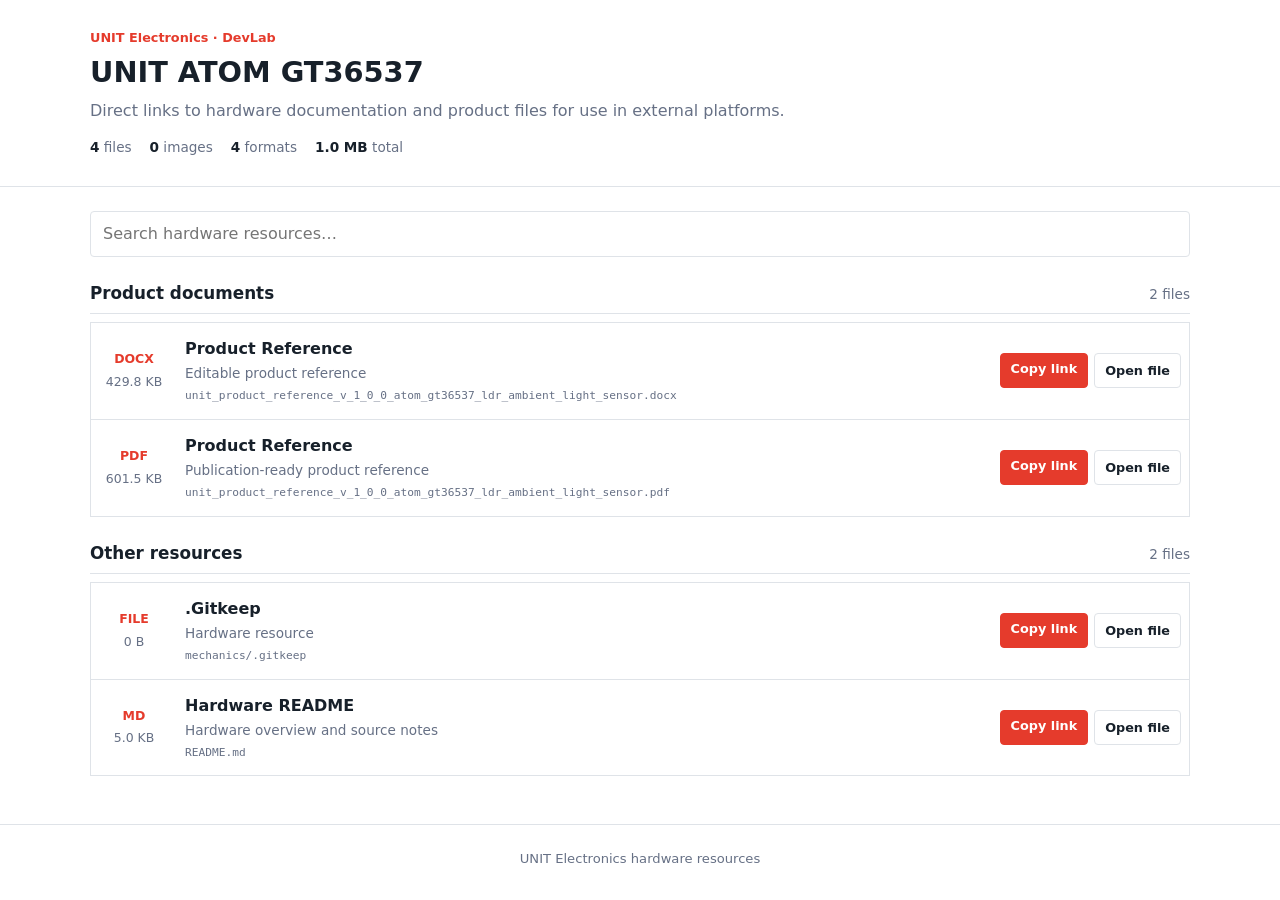
==== docs/hardware/index.html @ a4a7ab63 "Auto-update hardware documentation" ====
<!DOCTYPE html>
<html lang="en">
<head>
  <meta charset="UTF-8">
  <meta name="viewport" content="width=device-width, initial-scale=1.0">
  <meta name="description" content="UNIT ATOM GT36537 hardware documentation and downloads">
  <title>UNIT ATOM GT36537 | Hardware Resources</title>
  <style>
    :root {
      --ink: #17202a;
      --muted: #667085;
      --line: #dfe3e8;
      --brand: #e53b2c;
    }
    * { box-sizing: border-box; }
    body {
      margin: 0;
      color: var(--ink);
      font: 16px/1.5 Inter, ui-sans-serif, system-ui, -apple-system, sans-serif;
    }
    .site-header { border-bottom: 1px solid var(--line); }
    .header-content, main {
      width: min(1100px, calc(100% - 32px));
      margin: 0 auto;
    }
    .header-content { padding: 28px 0; }
    .eyebrow {
      margin: 0 0 4px;
      color: var(--brand);
      font-size: .8rem;
      font-weight: 700;
    }
    h1 { margin: 0; font-size: 1.8rem; }
    .subtitle { margin: 5px 0 0; color: var(--muted); }
    .summary {
      display: flex;
      flex-wrap: wrap;
      gap: 18px;
      margin-top: 14px;
      color: var(--muted);
      font-size: .85rem;
    }
    .summary strong { color: var(--ink); }
    main { padding: 24px 0 48px; }
    .toolbar { margin-bottom: 24px; }
    .search {
      width: 100%;
      padding: 10px 12px;
      border: 1px solid var(--line);
      border-radius: 4px;
      color: var(--ink);
      font: inherit;
    }
    .search:focus { outline: 2px solid #f6c4bf; border-color: var(--brand); }
    .resource-section { margin-top: 24px; }
    .section-heading {
      display: flex;
      align-items: baseline;
      justify-content: space-between;
      margin-bottom: 8px;
      border-bottom: 1px solid var(--line);
    }
    .section-heading h2 { margin: 0 0 7px; font-size: 1.05rem; }
    .section-heading span { color: var(--muted); font-size: .85rem; }
    .resource-list { border-top: 1px solid var(--line); }
    .resource-item {
      display: grid;
      grid-template-columns: 70px minmax(0, 1fr) auto;
      align-items: center;
      gap: 16px;
      padding: 14px 8px;
      border: 1px solid var(--line);
      border-top: 0;
    }
    .file-meta { display: grid; gap: 4px; text-align: center; }
    .file-type {
      color: var(--brand);
      font-size: .78rem;
    }
    .file-size { color: var(--muted); font-size: .78rem; }
    .resource-details { min-width: 0; }
    .resource-item h3 { margin: 0; font-size: 1rem; }
    .resource-item p {
      display: inline;
      margin: 0 8px 0 0;
      color: var(--muted);
      font-size: .85rem;
    }
    .resource-item code {
      display: block;
      overflow: hidden;
      margin-top: 3px;
      color: var(--muted);
      font-size: .7rem;
      text-overflow: ellipsis;
      white-space: nowrap;
    }
    .actions { display: flex; gap: 6px; }
    .button {
      display: inline-flex;
      justify-content: center;
      padding: 7px 10px;
      border: 1px solid var(--line);
      border-radius: 4px;
      color: var(--ink);
      background: #fff;
      cursor: pointer;
      text-decoration: none;
      font-size: .8rem;
      font-weight: 600;
      font-family: inherit;
    }
    .button:hover { border-color: #aeb4bd; }
    .button.primary { color: #fff; border-color: var(--brand); background: var(--brand); }
    .empty-state { display: none; padding: 32px 0; color: var(--muted); text-align: center; }
    footer { padding: 24px 16px; border-top: 1px solid var(--line); color: var(--muted); text-align: center; font-size: .82rem; }
    [hidden] { display: none !important; }
    .visually-hidden {
      position: absolute;
      width: 1px;
      height: 1px;
      padding: 0;
      margin: -1px;
      overflow: hidden;
      clip: rect(0, 0, 0, 0);
      white-space: nowrap;
      border: 0;
    }
    @media (max-width: 680px) {
      .resource-item { grid-template-columns: 52px minmax(0, 1fr); }
      .actions { grid-column: 1 / -1; padding-left: 68px; }
    }
  </style>
</head>
<body>
  <header class="site-header">
    <div class="header-content">
      <p class="eyebrow">UNIT Electronics · DevLab</p>
      <h1>UNIT ATOM GT36537</h1>
      <p class="subtitle">Direct links to hardware documentation and product files for use in external platforms.</p>
      <div class="summary" aria-label="Resource summary">
        <span><strong>4</strong> files</span>
        <span><strong>0</strong> images</span>
        <span><strong>4</strong> formats</span>
        <span><strong>1.0 MB</strong> total</span>
      </div>
    </div>
  </header>
  <main>
    <div class="toolbar">
      <label for="resource-search" class="visually-hidden">Search hardware resources</label>
      <input id="resource-search" class="search" type="search" placeholder="Search hardware resources…" autocomplete="off">
    </div>

      <section class="resource-section">
        <div class="section-heading">
          <h2>Product documents</h2>
          <span>2 files</span>
        </div>
        <div class="resource-list">
        <article class="resource-item" data-search="product reference unit_product_reference_v_1_0_0_atom_gt36537_ldr_ambient_light_sensor.docx editable product reference">
          <div class="file-meta">
            <strong class="file-type">DOCX</strong>
            <span class="file-size">429.8 KB</span>
          </div>
          <div class="resource-details">
            <h3>Product Reference</h3>
            <p>Editable product reference</p>
            <code title="unit_product_reference_v_1_0_0_atom_gt36537_ldr_ambient_light_sensor.docx">unit_product_reference_v_1_0_0_atom_gt36537_ldr_ambient_light_sensor.docx</code>
          </div>
          <div class="actions">
            <button class="button primary copy-link" type="button" data-url="unit_product_reference_v_1_0_0_atom_gt36537_ldr_ambient_light_sensor.docx">Copy link</button>
            <a class="button" href="unit_product_reference_v_1_0_0_atom_gt36537_ldr_ambient_light_sensor.docx" target="_blank" rel="noopener">Open file</a>
          </div>
        </article>

        <article class="resource-item" data-search="product reference unit_product_reference_v_1_0_0_atom_gt36537_ldr_ambient_light_sensor.pdf publication-ready product reference">
          <div class="file-meta">
            <strong class="file-type">PDF</strong>
            <span class="file-size">601.5 KB</span>
          </div>
          <div class="resource-details">
            <h3>Product Reference</h3>
            <p>Publication-ready product reference</p>
            <code title="unit_product_reference_v_1_0_0_atom_gt36537_ldr_ambient_light_sensor.pdf">unit_product_reference_v_1_0_0_atom_gt36537_ldr_ambient_light_sensor.pdf</code>
          </div>
          <div class="actions">
            <button class="button primary copy-link" type="button" data-url="unit_product_reference_v_1_0_0_atom_gt36537_ldr_ambient_light_sensor.pdf">Copy link</button>
            <a class="button" href="unit_product_reference_v_1_0_0_atom_gt36537_ldr_ambient_light_sensor.pdf" target="_blank" rel="noopener">Open file</a>
          </div>
        </article>
        </div>
      </section>
      <section class="resource-section">
        <div class="section-heading">
          <h2>Other resources</h2>
          <span>2 files</span>
        </div>
        <div class="resource-list">
        <article class="resource-item" data-search=".gitkeep mechanics/.gitkeep hardware resource">
          <div class="file-meta">
            <strong class="file-type">FILE</strong>
            <span class="file-size">0 B</span>
          </div>
          <div class="resource-details">
            <h3>.Gitkeep</h3>
            <p>Hardware resource</p>
            <code title="mechanics/.gitkeep">mechanics/.gitkeep</code>
          </div>
          <div class="actions">
            <button class="button primary copy-link" type="button" data-url="mechanics/.gitkeep">Copy link</button>
            <a class="button" href="mechanics/.gitkeep" target="_blank" rel="noopener">Open file</a>
          </div>
        </article>

        <article class="resource-item" data-search="hardware readme readme.md hardware overview and source notes">
          <div class="file-meta">
            <strong class="file-type">MD</strong>
            <span class="file-size">5.0 KB</span>
          </div>
          <div class="resource-details">
            <h3>Hardware README</h3>
            <p>Hardware overview and source notes</p>
            <code title="README.md">README.md</code>
          </div>
          <div class="actions">
            <button class="button primary copy-link" type="button" data-url="README.md">Copy link</button>
            <a class="button" href="README.md" target="_blank" rel="noopener">Open file</a>
          </div>
        </article>
        </div>
      </section>
    <p id="empty-state" class="empty-state">No resources match your search.</p>
  </main>
  <footer>UNIT Electronics hardware resources</footer>
  <script>
    const search = document.getElementById('resource-search');
    const sections = [...document.querySelectorAll('.resource-section')];
    const emptyState = document.getElementById('empty-state');
    const copyText = async (text) => {
      try {
        await navigator.clipboard.writeText(text);
      } catch (error) {
        const input = document.createElement('textarea');
        input.value = text;
        input.style.position = 'fixed';
        input.style.opacity = '0';
        document.body.appendChild(input);
        input.select();
        document.execCommand('copy');
        input.remove();
      }
    };
    document.querySelectorAll('.copy-link').forEach((button) => {
      button.addEventListener('click', async () => {
        const absoluteUrl = new URL(button.dataset.url, document.baseURI).href;
        await copyText(absoluteUrl);
        const originalLabel = button.textContent;
        button.textContent = 'Copied';
        setTimeout(() => { button.textContent = originalLabel; }, 1600);
      });
    });
    search.addEventListener('input', () => {
      const query = search.value.trim().toLowerCase();
      let visibleCards = 0;
      sections.forEach((section) => {
        let sectionCards = 0;
        section.querySelectorAll('.resource-item').forEach((card) => {
          const match = card.dataset.search.includes(query);
          card.hidden = !match;
          sectionCards += Number(match);
        });
        section.hidden = sectionCards === 0;
        visibleCards += sectionCards;
      });
      emptyState.style.display = visibleCards ? 'none' : 'block';
    });
  </script>
</body>
</html>
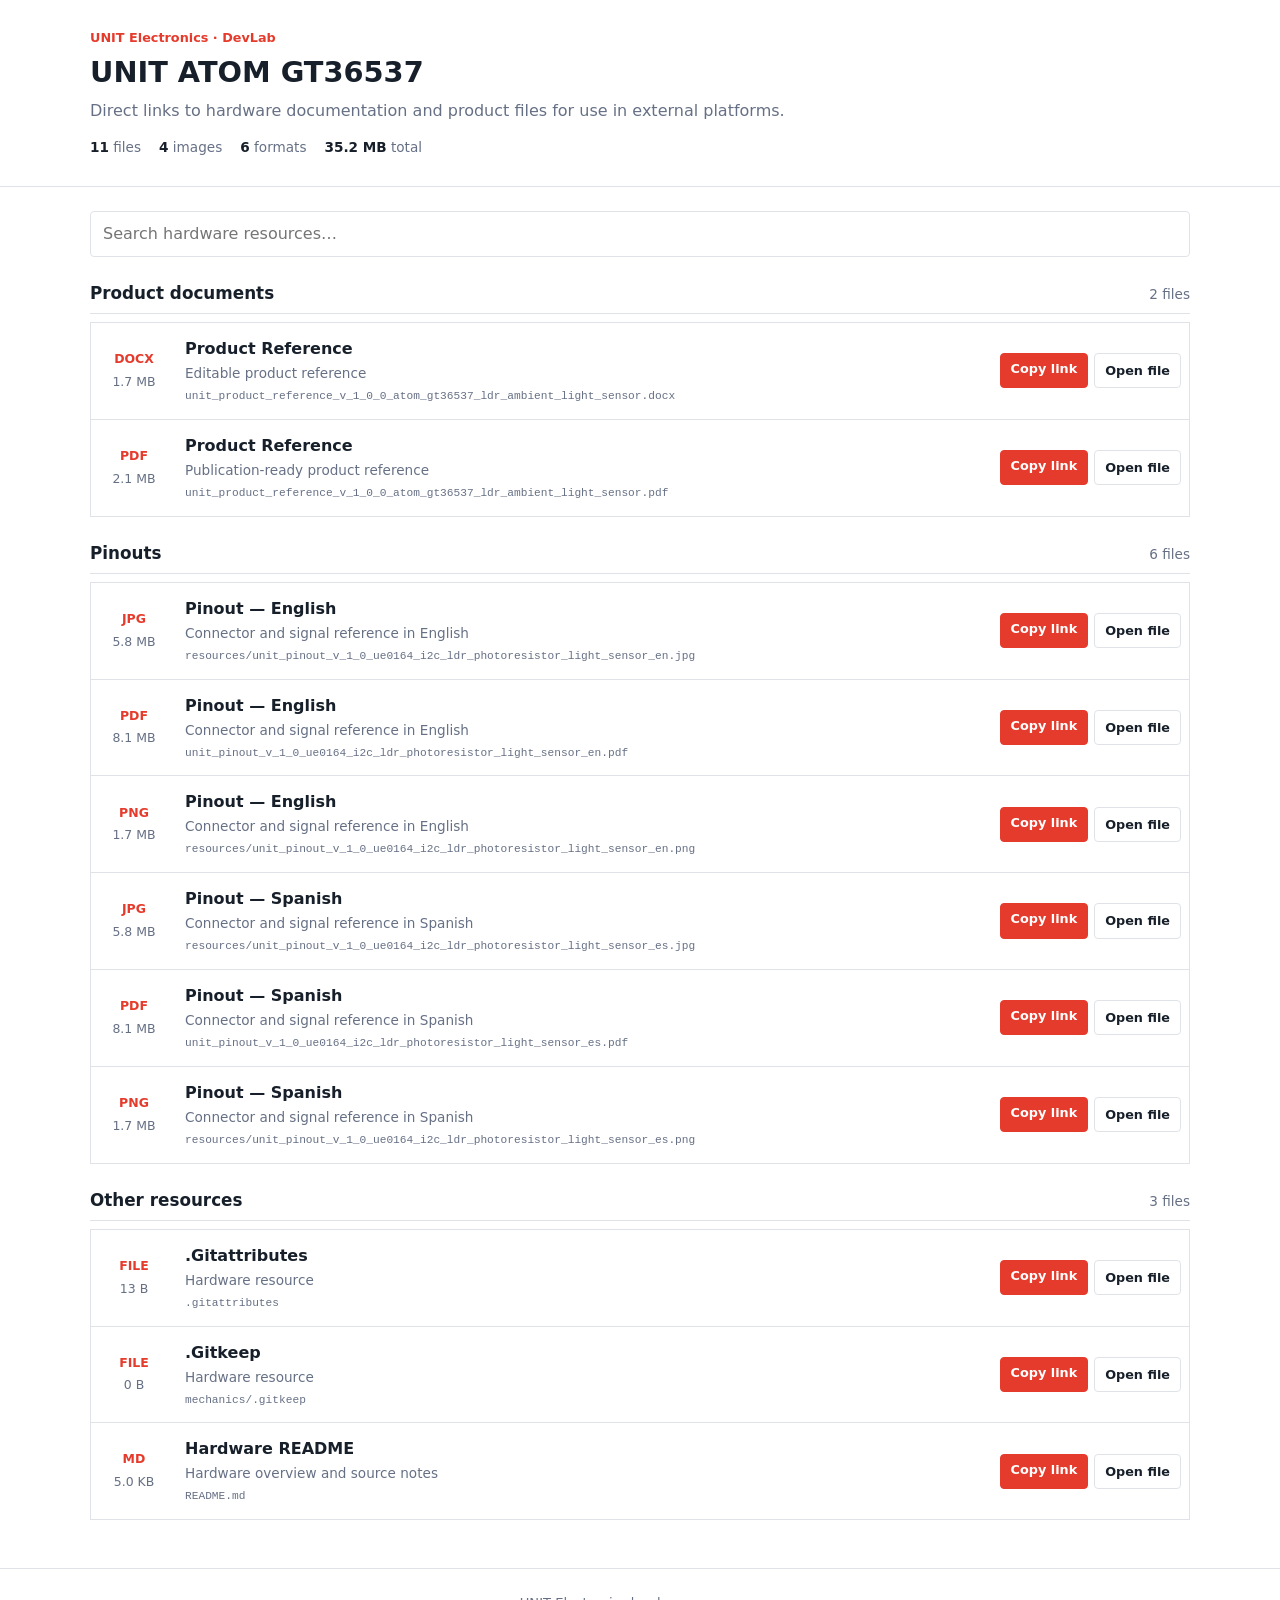
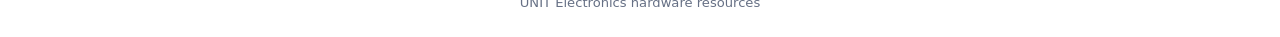
==== commit 80f0addf: "Auto-update hardware documentation" ====
--- a/docs/hardware/index.html
+++ b/docs/hardware/index.html
@@ -139,10 +139,10 @@
       <h1>UNIT ATOM GT36537</h1>
       <p class="subtitle">Direct links to hardware documentation and product files for use in external platforms.</p>
       <div class="summary" aria-label="Resource summary">
-        <span><strong>4</strong> files</span>
-        <span><strong>0</strong> images</span>
-        <span><strong>4</strong> formats</span>
-        <span><strong>1.0 MB</strong> total</span>
+        <span><strong>11</strong> files</span>
+        <span><strong>4</strong> images</span>
+        <span><strong>6</strong> formats</span>
+        <span><strong>35.2 MB</strong> total</span>
       </div>
     </div>
   </header>
@@ -161,7 +161,7 @@
         <article class="resource-item" data-search="product reference unit_product_reference_v_1_0_0_atom_gt36537_ldr_ambient_light_sensor.docx editable product reference">
           <div class="file-meta">
             <strong class="file-type">DOCX</strong>
-            <span class="file-size">429.8 KB</span>
+            <span class="file-size">1.7 MB</span>
           </div>
           <div class="resource-details">
             <h3>Product Reference</h3>
@@ -177,7 +177,7 @@
         <article class="resource-item" data-search="product reference unit_product_reference_v_1_0_0_atom_gt36537_ldr_ambient_light_sensor.pdf publication-ready product reference">
           <div class="file-meta">
             <strong class="file-type">PDF</strong>
-            <span class="file-size">601.5 KB</span>
+            <span class="file-size">2.1 MB</span>
           </div>
           <div class="resource-details">
             <h3>Product Reference</h3>
@@ -187,6 +187,109 @@
           <div class="actions">
             <button class="button primary copy-link" type="button" data-url="unit_product_reference_v_1_0_0_atom_gt36537_ldr_ambient_light_sensor.pdf">Copy link</button>
             <a class="button" href="unit_product_reference_v_1_0_0_atom_gt36537_ldr_ambient_light_sensor.pdf" target="_blank" rel="noopener">Open file</a>
+          </div>
+        </article>
+        </div>
+      </section>
+      <section class="resource-section">
+        <div class="section-heading">
+          <h2>Pinouts</h2>
+          <span>6 files</span>
+        </div>
+        <div class="resource-list">
+        <article class="resource-item" data-search="pinout — english resources/unit_pinout_v_1_0_ue0164_i2c_ldr_photoresistor_light_sensor_en.jpg connector and signal reference in english">
+          <div class="file-meta">
+            <strong class="file-type">JPG</strong>
+            <span class="file-size">5.8 MB</span>
+          </div>
+          <div class="resource-details">
+            <h3>Pinout — English</h3>
+            <p>Connector and signal reference in English</p>
+            <code title="resources/unit_pinout_v_1_0_ue0164_i2c_ldr_photoresistor_light_sensor_en.jpg">resources/unit_pinout_v_1_0_ue0164_i2c_ldr_photoresistor_light_sensor_en.jpg</code>
+          </div>
+          <div class="actions">
+            <button class="button primary copy-link" type="button" data-url="resources/unit_pinout_v_1_0_ue0164_i2c_ldr_photoresistor_light_sensor_en.jpg">Copy link</button>
+            <a class="button" href="resources/unit_pinout_v_1_0_ue0164_i2c_ldr_photoresistor_light_sensor_en.jpg" target="_blank" rel="noopener">Open file</a>
+          </div>
+        </article>
+
+        <article class="resource-item" data-search="pinout — english unit_pinout_v_1_0_ue0164_i2c_ldr_photoresistor_light_sensor_en.pdf connector and signal reference in english">
+          <div class="file-meta">
+            <strong class="file-type">PDF</strong>
+            <span class="file-size">8.1 MB</span>
+          </div>
+          <div class="resource-details">
+            <h3>Pinout — English</h3>
+            <p>Connector and signal reference in English</p>
+            <code title="unit_pinout_v_1_0_ue0164_i2c_ldr_photoresistor_light_sensor_en.pdf">unit_pinout_v_1_0_ue0164_i2c_ldr_photoresistor_light_sensor_en.pdf</code>
+          </div>
+          <div class="actions">
+            <button class="button primary copy-link" type="button" data-url="unit_pinout_v_1_0_ue0164_i2c_ldr_photoresistor_light_sensor_en.pdf">Copy link</button>
+            <a class="button" href="unit_pinout_v_1_0_ue0164_i2c_ldr_photoresistor_light_sensor_en.pdf" target="_blank" rel="noopener">Open file</a>
+          </div>
+        </article>
+
+        <article class="resource-item" data-search="pinout — english resources/unit_pinout_v_1_0_ue0164_i2c_ldr_photoresistor_light_sensor_en.png connector and signal reference in english">
+          <div class="file-meta">
+            <strong class="file-type">PNG</strong>
+            <span class="file-size">1.7 MB</span>
+          </div>
+          <div class="resource-details">
+            <h3>Pinout — English</h3>
+            <p>Connector and signal reference in English</p>
+            <code title="resources/unit_pinout_v_1_0_ue0164_i2c_ldr_photoresistor_light_sensor_en.png">resources/unit_pinout_v_1_0_ue0164_i2c_ldr_photoresistor_light_sensor_en.png</code>
+          </div>
+          <div class="actions">
+            <button class="button primary copy-link" type="button" data-url="resources/unit_pinout_v_1_0_ue0164_i2c_ldr_photoresistor_light_sensor_en.png">Copy link</button>
+            <a class="button" href="resources/unit_pinout_v_1_0_ue0164_i2c_ldr_photoresistor_light_sensor_en.png" target="_blank" rel="noopener">Open file</a>
+          </div>
+        </article>
+
+        <article class="resource-item" data-search="pinout — spanish resources/unit_pinout_v_1_0_ue0164_i2c_ldr_photoresistor_light_sensor_es.jpg connector and signal reference in spanish">
+          <div class="file-meta">
+            <strong class="file-type">JPG</strong>
+            <span class="file-size">5.8 MB</span>
+          </div>
+          <div class="resource-details">
+            <h3>Pinout — Spanish</h3>
+            <p>Connector and signal reference in Spanish</p>
+            <code title="resources/unit_pinout_v_1_0_ue0164_i2c_ldr_photoresistor_light_sensor_es.jpg">resources/unit_pinout_v_1_0_ue0164_i2c_ldr_photoresistor_light_sensor_es.jpg</code>
+          </div>
+          <div class="actions">
+            <button class="button primary copy-link" type="button" data-url="resources/unit_pinout_v_1_0_ue0164_i2c_ldr_photoresistor_light_sensor_es.jpg">Copy link</button>
+            <a class="button" href="resources/unit_pinout_v_1_0_ue0164_i2c_ldr_photoresistor_light_sensor_es.jpg" target="_blank" rel="noopener">Open file</a>
+          </div>
+        </article>
+
+        <article class="resource-item" data-search="pinout — spanish unit_pinout_v_1_0_ue0164_i2c_ldr_photoresistor_light_sensor_es.pdf connector and signal reference in spanish">
+          <div class="file-meta">
+            <strong class="file-type">PDF</strong>
+            <span class="file-size">8.1 MB</span>
+          </div>
+          <div class="resource-details">
+            <h3>Pinout — Spanish</h3>
+            <p>Connector and signal reference in Spanish</p>
+            <code title="unit_pinout_v_1_0_ue0164_i2c_ldr_photoresistor_light_sensor_es.pdf">unit_pinout_v_1_0_ue0164_i2c_ldr_photoresistor_light_sensor_es.pdf</code>
+          </div>
+          <div class="actions">
+            <button class="button primary copy-link" type="button" data-url="unit_pinout_v_1_0_ue0164_i2c_ldr_photoresistor_light_sensor_es.pdf">Copy link</button>
+            <a class="button" href="unit_pinout_v_1_0_ue0164_i2c_ldr_photoresistor_light_sensor_es.pdf" target="_blank" rel="noopener">Open file</a>
+          </div>
+        </article>
+
+        <article class="resource-item" data-search="pinout — spanish resources/unit_pinout_v_1_0_ue0164_i2c_ldr_photoresistor_light_sensor_es.png connector and signal reference in spanish">
+          <div class="file-meta">
+            <strong class="file-type">PNG</strong>
+            <span class="file-size">1.7 MB</span>
+          </div>
+          <div class="resource-details">
+            <h3>Pinout — Spanish</h3>
+            <p>Connector and signal reference in Spanish</p>
+            <code title="resources/unit_pinout_v_1_0_ue0164_i2c_ldr_photoresistor_light_sensor_es.png">resources/unit_pinout_v_1_0_ue0164_i2c_ldr_photoresistor_light_sensor_es.png</code>
+          </div>
+          <div class="actions">
+            <button class="button primary copy-link" type="button" data-url="resources/unit_pinout_v_1_0_ue0164_i2c_ldr_photoresistor_light_sensor_es.png">Copy link</button>
+            <a class="button" href="resources/unit_pinout_v_1_0_ue0164_i2c_ldr_photoresistor_light_sensor_es.png" target="_blank" rel="noopener">Open file</a>
           </div>
         </article>
         </div>
@@ -194,9 +297,25 @@
       <section class="resource-section">
         <div class="section-heading">
           <h2>Other resources</h2>
-          <span>2 files</span>
+          <span>3 files</span>
         </div>
         <div class="resource-list">
+        <article class="resource-item" data-search=".gitattributes .gitattributes hardware resource">
+          <div class="file-meta">
+            <strong class="file-type">FILE</strong>
+            <span class="file-size">13 B</span>
+          </div>
+          <div class="resource-details">
+            <h3>.Gitattributes</h3>
+            <p>Hardware resource</p>
+            <code title=".gitattributes">.gitattributes</code>
+          </div>
+          <div class="actions">
+            <button class="button primary copy-link" type="button" data-url=".gitattributes">Copy link</button>
+            <a class="button" href=".gitattributes" target="_blank" rel="noopener">Open file</a>
+          </div>
+        </article>
+
         <article class="resource-item" data-search=".gitkeep mechanics/.gitkeep hardware resource">
           <div class="file-meta">
             <strong class="file-type">FILE</strong>
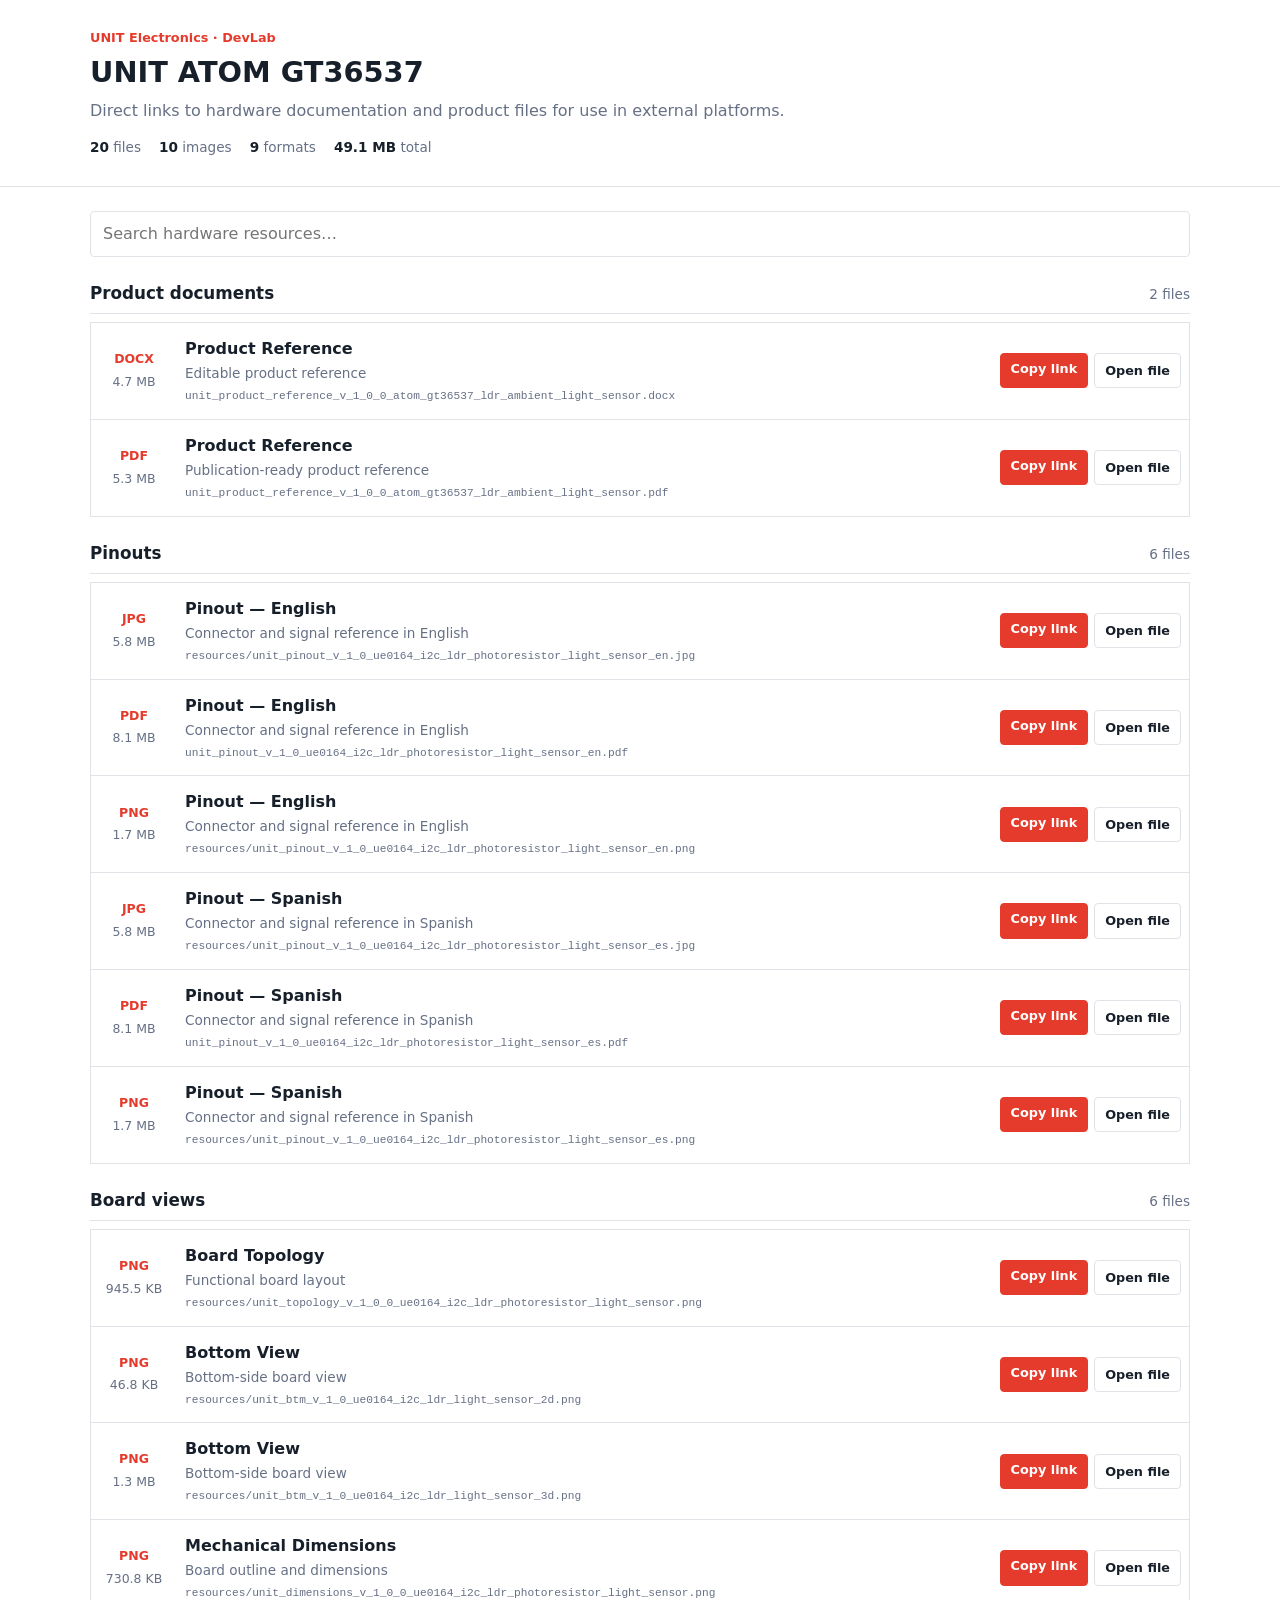
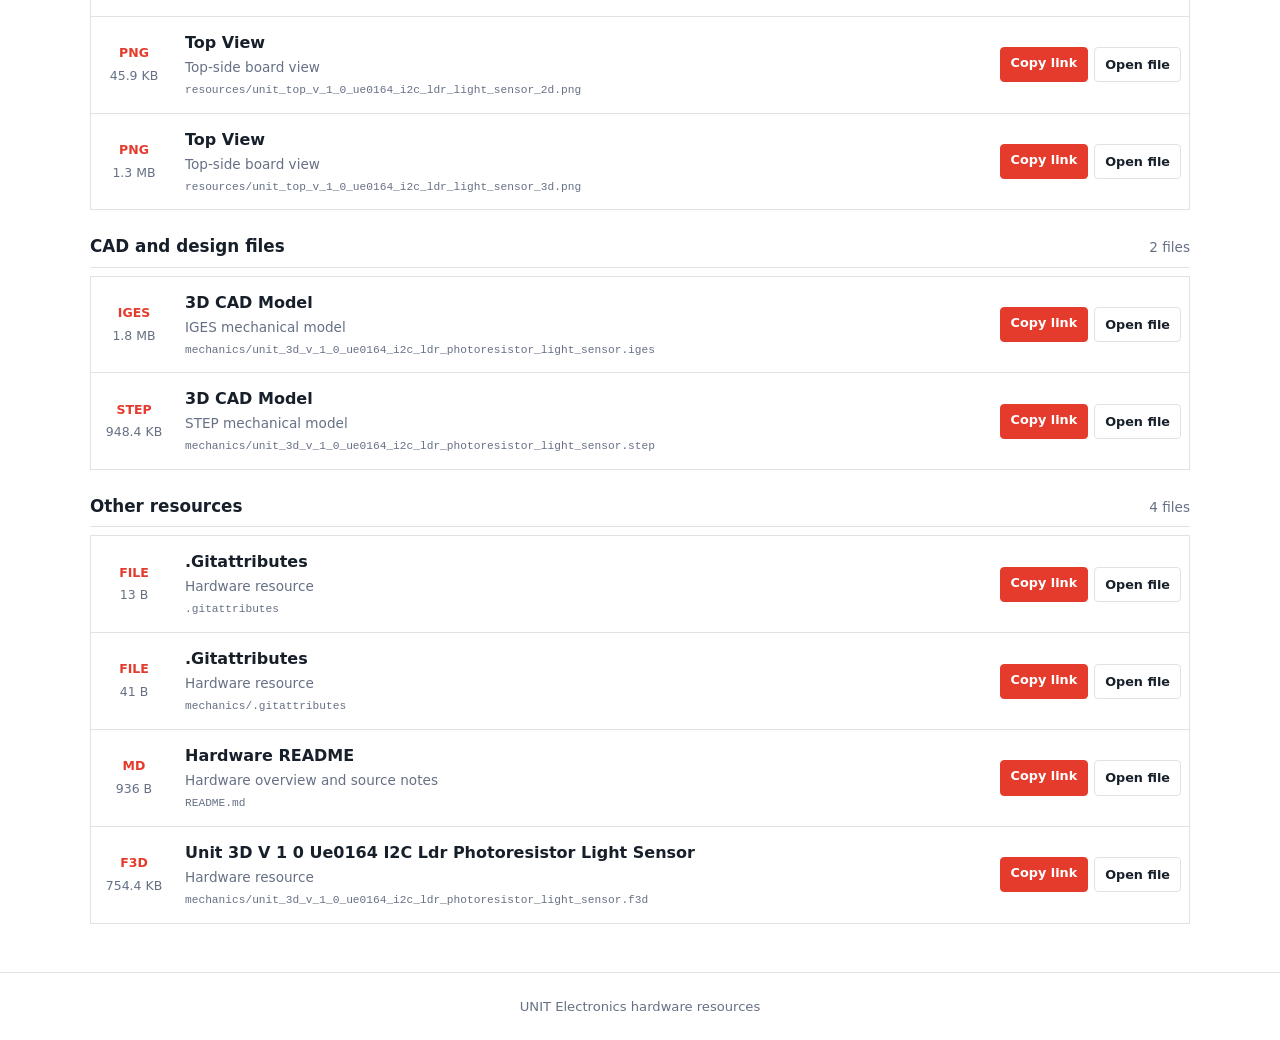
==== commit f2ec311b: "Auto-update hardware documentation" ====
--- a/docs/hardware/index.html
+++ b/docs/hardware/index.html
@@ -139,10 +139,10 @@
       <h1>UNIT ATOM GT36537</h1>
       <p class="subtitle">Direct links to hardware documentation and product files for use in external platforms.</p>
       <div class="summary" aria-label="Resource summary">
-        <span><strong>11</strong> files</span>
-        <span><strong>4</strong> images</span>
-        <span><strong>6</strong> formats</span>
-        <span><strong>35.2 MB</strong> total</span>
+        <span><strong>20</strong> files</span>
+        <span><strong>10</strong> images</span>
+        <span><strong>9</strong> formats</span>
+        <span><strong>49.1 MB</strong> total</span>
       </div>
     </div>
   </header>
@@ -161,7 +161,7 @@
         <article class="resource-item" data-search="product reference unit_product_reference_v_1_0_0_atom_gt36537_ldr_ambient_light_sensor.docx editable product reference">
           <div class="file-meta">
             <strong class="file-type">DOCX</strong>
-            <span class="file-size">1.7 MB</span>
+            <span class="file-size">4.7 MB</span>
           </div>
           <div class="resource-details">
             <h3>Product Reference</h3>
@@ -177,7 +177,7 @@
         <article class="resource-item" data-search="product reference unit_product_reference_v_1_0_0_atom_gt36537_ldr_ambient_light_sensor.pdf publication-ready product reference">
           <div class="file-meta">
             <strong class="file-type">PDF</strong>
-            <span class="file-size">2.1 MB</span>
+            <span class="file-size">5.3 MB</span>
           </div>
           <div class="resource-details">
             <h3>Product Reference</h3>
@@ -296,8 +296,150 @@
       </section>
       <section class="resource-section">
         <div class="section-heading">
+          <h2>Board views</h2>
+          <span>6 files</span>
+        </div>
+        <div class="resource-list">
+        <article class="resource-item" data-search="board topology resources/unit_topology_v_1_0_0_ue0164_i2c_ldr_photoresistor_light_sensor.png functional board layout">
+          <div class="file-meta">
+            <strong class="file-type">PNG</strong>
+            <span class="file-size">945.5 KB</span>
+          </div>
+          <div class="resource-details">
+            <h3>Board Topology</h3>
+            <p>Functional board layout</p>
+            <code title="resources/unit_topology_v_1_0_0_ue0164_i2c_ldr_photoresistor_light_sensor.png">resources/unit_topology_v_1_0_0_ue0164_i2c_ldr_photoresistor_light_sensor.png</code>
+          </div>
+          <div class="actions">
+            <button class="button primary copy-link" type="button" data-url="resources/unit_topology_v_1_0_0_ue0164_i2c_ldr_photoresistor_light_sensor.png">Copy link</button>
+            <a class="button" href="resources/unit_topology_v_1_0_0_ue0164_i2c_ldr_photoresistor_light_sensor.png" target="_blank" rel="noopener">Open file</a>
+          </div>
+        </article>
+
+        <article class="resource-item" data-search="bottom view resources/unit_btm_v_1_0_ue0164_i2c_ldr_light_sensor_2d.png bottom-side board view">
+          <div class="file-meta">
+            <strong class="file-type">PNG</strong>
+            <span class="file-size">46.8 KB</span>
+          </div>
+          <div class="resource-details">
+            <h3>Bottom View</h3>
+            <p>Bottom-side board view</p>
+            <code title="resources/unit_btm_v_1_0_ue0164_i2c_ldr_light_sensor_2d.png">resources/unit_btm_v_1_0_ue0164_i2c_ldr_light_sensor_2d.png</code>
+          </div>
+          <div class="actions">
+            <button class="button primary copy-link" type="button" data-url="resources/unit_btm_v_1_0_ue0164_i2c_ldr_light_sensor_2d.png">Copy link</button>
+            <a class="button" href="resources/unit_btm_v_1_0_ue0164_i2c_ldr_light_sensor_2d.png" target="_blank" rel="noopener">Open file</a>
+          </div>
+        </article>
+
+        <article class="resource-item" data-search="bottom view resources/unit_btm_v_1_0_ue0164_i2c_ldr_light_sensor_3d.png bottom-side board view">
+          <div class="file-meta">
+            <strong class="file-type">PNG</strong>
+            <span class="file-size">1.3 MB</span>
+          </div>
+          <div class="resource-details">
+            <h3>Bottom View</h3>
+            <p>Bottom-side board view</p>
+            <code title="resources/unit_btm_v_1_0_ue0164_i2c_ldr_light_sensor_3d.png">resources/unit_btm_v_1_0_ue0164_i2c_ldr_light_sensor_3d.png</code>
+          </div>
+          <div class="actions">
+            <button class="button primary copy-link" type="button" data-url="resources/unit_btm_v_1_0_ue0164_i2c_ldr_light_sensor_3d.png">Copy link</button>
+            <a class="button" href="resources/unit_btm_v_1_0_ue0164_i2c_ldr_light_sensor_3d.png" target="_blank" rel="noopener">Open file</a>
+          </div>
+        </article>
+
+        <article class="resource-item" data-search="mechanical dimensions resources/unit_dimensions_v_1_0_0_ue0164_i2c_ldr_photoresistor_light_sensor.png board outline and dimensions">
+          <div class="file-meta">
+            <strong class="file-type">PNG</strong>
+            <span class="file-size">730.8 KB</span>
+          </div>
+          <div class="resource-details">
+            <h3>Mechanical Dimensions</h3>
+            <p>Board outline and dimensions</p>
+            <code title="resources/unit_dimensions_v_1_0_0_ue0164_i2c_ldr_photoresistor_light_sensor.png">resources/unit_dimensions_v_1_0_0_ue0164_i2c_ldr_photoresistor_light_sensor.png</code>
+          </div>
+          <div class="actions">
+            <button class="button primary copy-link" type="button" data-url="resources/unit_dimensions_v_1_0_0_ue0164_i2c_ldr_photoresistor_light_sensor.png">Copy link</button>
+            <a class="button" href="resources/unit_dimensions_v_1_0_0_ue0164_i2c_ldr_photoresistor_light_sensor.png" target="_blank" rel="noopener">Open file</a>
+          </div>
+        </article>
+
+        <article class="resource-item" data-search="top view resources/unit_top_v_1_0_ue0164_i2c_ldr_light_sensor_2d.png top-side board view">
+          <div class="file-meta">
+            <strong class="file-type">PNG</strong>
+            <span class="file-size">45.9 KB</span>
+          </div>
+          <div class="resource-details">
+            <h3>Top View</h3>
+            <p>Top-side board view</p>
+            <code title="resources/unit_top_v_1_0_ue0164_i2c_ldr_light_sensor_2d.png">resources/unit_top_v_1_0_ue0164_i2c_ldr_light_sensor_2d.png</code>
+          </div>
+          <div class="actions">
+            <button class="button primary copy-link" type="button" data-url="resources/unit_top_v_1_0_ue0164_i2c_ldr_light_sensor_2d.png">Copy link</button>
+            <a class="button" href="resources/unit_top_v_1_0_ue0164_i2c_ldr_light_sensor_2d.png" target="_blank" rel="noopener">Open file</a>
+          </div>
+        </article>
+
+        <article class="resource-item" data-search="top view resources/unit_top_v_1_0_ue0164_i2c_ldr_light_sensor_3d.png top-side board view">
+          <div class="file-meta">
+            <strong class="file-type">PNG</strong>
+            <span class="file-size">1.3 MB</span>
+          </div>
+          <div class="resource-details">
+            <h3>Top View</h3>
+            <p>Top-side board view</p>
+            <code title="resources/unit_top_v_1_0_ue0164_i2c_ldr_light_sensor_3d.png">resources/unit_top_v_1_0_ue0164_i2c_ldr_light_sensor_3d.png</code>
+          </div>
+          <div class="actions">
+            <button class="button primary copy-link" type="button" data-url="resources/unit_top_v_1_0_ue0164_i2c_ldr_light_sensor_3d.png">Copy link</button>
+            <a class="button" href="resources/unit_top_v_1_0_ue0164_i2c_ldr_light_sensor_3d.png" target="_blank" rel="noopener">Open file</a>
+          </div>
+        </article>
+        </div>
+      </section>
+      <section class="resource-section">
+        <div class="section-heading">
+          <h2>CAD and design files</h2>
+          <span>2 files</span>
+        </div>
+        <div class="resource-list">
+        <article class="resource-item" data-search="3d cad model mechanics/unit_3d_v_1_0_ue0164_i2c_ldr_photoresistor_light_sensor.iges iges mechanical model">
+          <div class="file-meta">
+            <strong class="file-type">IGES</strong>
+            <span class="file-size">1.8 MB</span>
+          </div>
+          <div class="resource-details">
+            <h3>3D CAD Model</h3>
+            <p>IGES mechanical model</p>
+            <code title="mechanics/unit_3d_v_1_0_ue0164_i2c_ldr_photoresistor_light_sensor.iges">mechanics/unit_3d_v_1_0_ue0164_i2c_ldr_photoresistor_light_sensor.iges</code>
+          </div>
+          <div class="actions">
+            <button class="button primary copy-link" type="button" data-url="mechanics/unit_3d_v_1_0_ue0164_i2c_ldr_photoresistor_light_sensor.iges">Copy link</button>
+            <a class="button" href="mechanics/unit_3d_v_1_0_ue0164_i2c_ldr_photoresistor_light_sensor.iges" target="_blank" rel="noopener">Open file</a>
+          </div>
+        </article>
+
+        <article class="resource-item" data-search="3d cad model mechanics/unit_3d_v_1_0_ue0164_i2c_ldr_photoresistor_light_sensor.step step mechanical model">
+          <div class="file-meta">
+            <strong class="file-type">STEP</strong>
+            <span class="file-size">948.4 KB</span>
+          </div>
+          <div class="resource-details">
+            <h3>3D CAD Model</h3>
+            <p>STEP mechanical model</p>
+            <code title="mechanics/unit_3d_v_1_0_ue0164_i2c_ldr_photoresistor_light_sensor.step">mechanics/unit_3d_v_1_0_ue0164_i2c_ldr_photoresistor_light_sensor.step</code>
+          </div>
+          <div class="actions">
+            <button class="button primary copy-link" type="button" data-url="mechanics/unit_3d_v_1_0_ue0164_i2c_ldr_photoresistor_light_sensor.step">Copy link</button>
+            <a class="button" href="mechanics/unit_3d_v_1_0_ue0164_i2c_ldr_photoresistor_light_sensor.step" target="_blank" rel="noopener">Open file</a>
+          </div>
+        </article>
+        </div>
+      </section>
+      <section class="resource-section">
+        <div class="section-heading">
           <h2>Other resources</h2>
-          <span>3 files</span>
+          <span>4 files</span>
         </div>
         <div class="resource-list">
         <article class="resource-item" data-search=".gitattributes .gitattributes hardware resource">
@@ -316,26 +458,26 @@
           </div>
         </article>
 
-        <article class="resource-item" data-search=".gitkeep mechanics/.gitkeep hardware resource">
+        <article class="resource-item" data-search=".gitattributes mechanics/.gitattributes hardware resource">
           <div class="file-meta">
             <strong class="file-type">FILE</strong>
-            <span class="file-size">0 B</span>
-          </div>
-          <div class="resource-details">
-            <h3>.Gitkeep</h3>
+            <span class="file-size">41 B</span>
+          </div>
+          <div class="resource-details">
+            <h3>.Gitattributes</h3>
             <p>Hardware resource</p>
-            <code title="mechanics/.gitkeep">mechanics/.gitkeep</code>
-          </div>
-          <div class="actions">
-            <button class="button primary copy-link" type="button" data-url="mechanics/.gitkeep">Copy link</button>
-            <a class="button" href="mechanics/.gitkeep" target="_blank" rel="noopener">Open file</a>
+            <code title="mechanics/.gitattributes">mechanics/.gitattributes</code>
+          </div>
+          <div class="actions">
+            <button class="button primary copy-link" type="button" data-url="mechanics/.gitattributes">Copy link</button>
+            <a class="button" href="mechanics/.gitattributes" target="_blank" rel="noopener">Open file</a>
           </div>
         </article>
 
         <article class="resource-item" data-search="hardware readme readme.md hardware overview and source notes">
           <div class="file-meta">
             <strong class="file-type">MD</strong>
-            <span class="file-size">5.0 KB</span>
+            <span class="file-size">936 B</span>
           </div>
           <div class="resource-details">
             <h3>Hardware README</h3>
@@ -345,6 +487,22 @@
           <div class="actions">
             <button class="button primary copy-link" type="button" data-url="README.md">Copy link</button>
             <a class="button" href="README.md" target="_blank" rel="noopener">Open file</a>
+          </div>
+        </article>
+
+        <article class="resource-item" data-search="unit 3d v 1 0 ue0164 i2c ldr photoresistor light sensor mechanics/unit_3d_v_1_0_ue0164_i2c_ldr_photoresistor_light_sensor.f3d hardware resource">
+          <div class="file-meta">
+            <strong class="file-type">F3D</strong>
+            <span class="file-size">754.4 KB</span>
+          </div>
+          <div class="resource-details">
+            <h3>Unit 3D V 1 0 Ue0164 I2C Ldr Photoresistor Light Sensor</h3>
+            <p>Hardware resource</p>
+            <code title="mechanics/unit_3d_v_1_0_ue0164_i2c_ldr_photoresistor_light_sensor.f3d">mechanics/unit_3d_v_1_0_ue0164_i2c_ldr_photoresistor_light_sensor.f3d</code>
+          </div>
+          <div class="actions">
+            <button class="button primary copy-link" type="button" data-url="mechanics/unit_3d_v_1_0_ue0164_i2c_ldr_photoresistor_light_sensor.f3d">Copy link</button>
+            <a class="button" href="mechanics/unit_3d_v_1_0_ue0164_i2c_ldr_photoresistor_light_sensor.f3d" target="_blank" rel="noopener">Open file</a>
           </div>
         </article>
         </div>
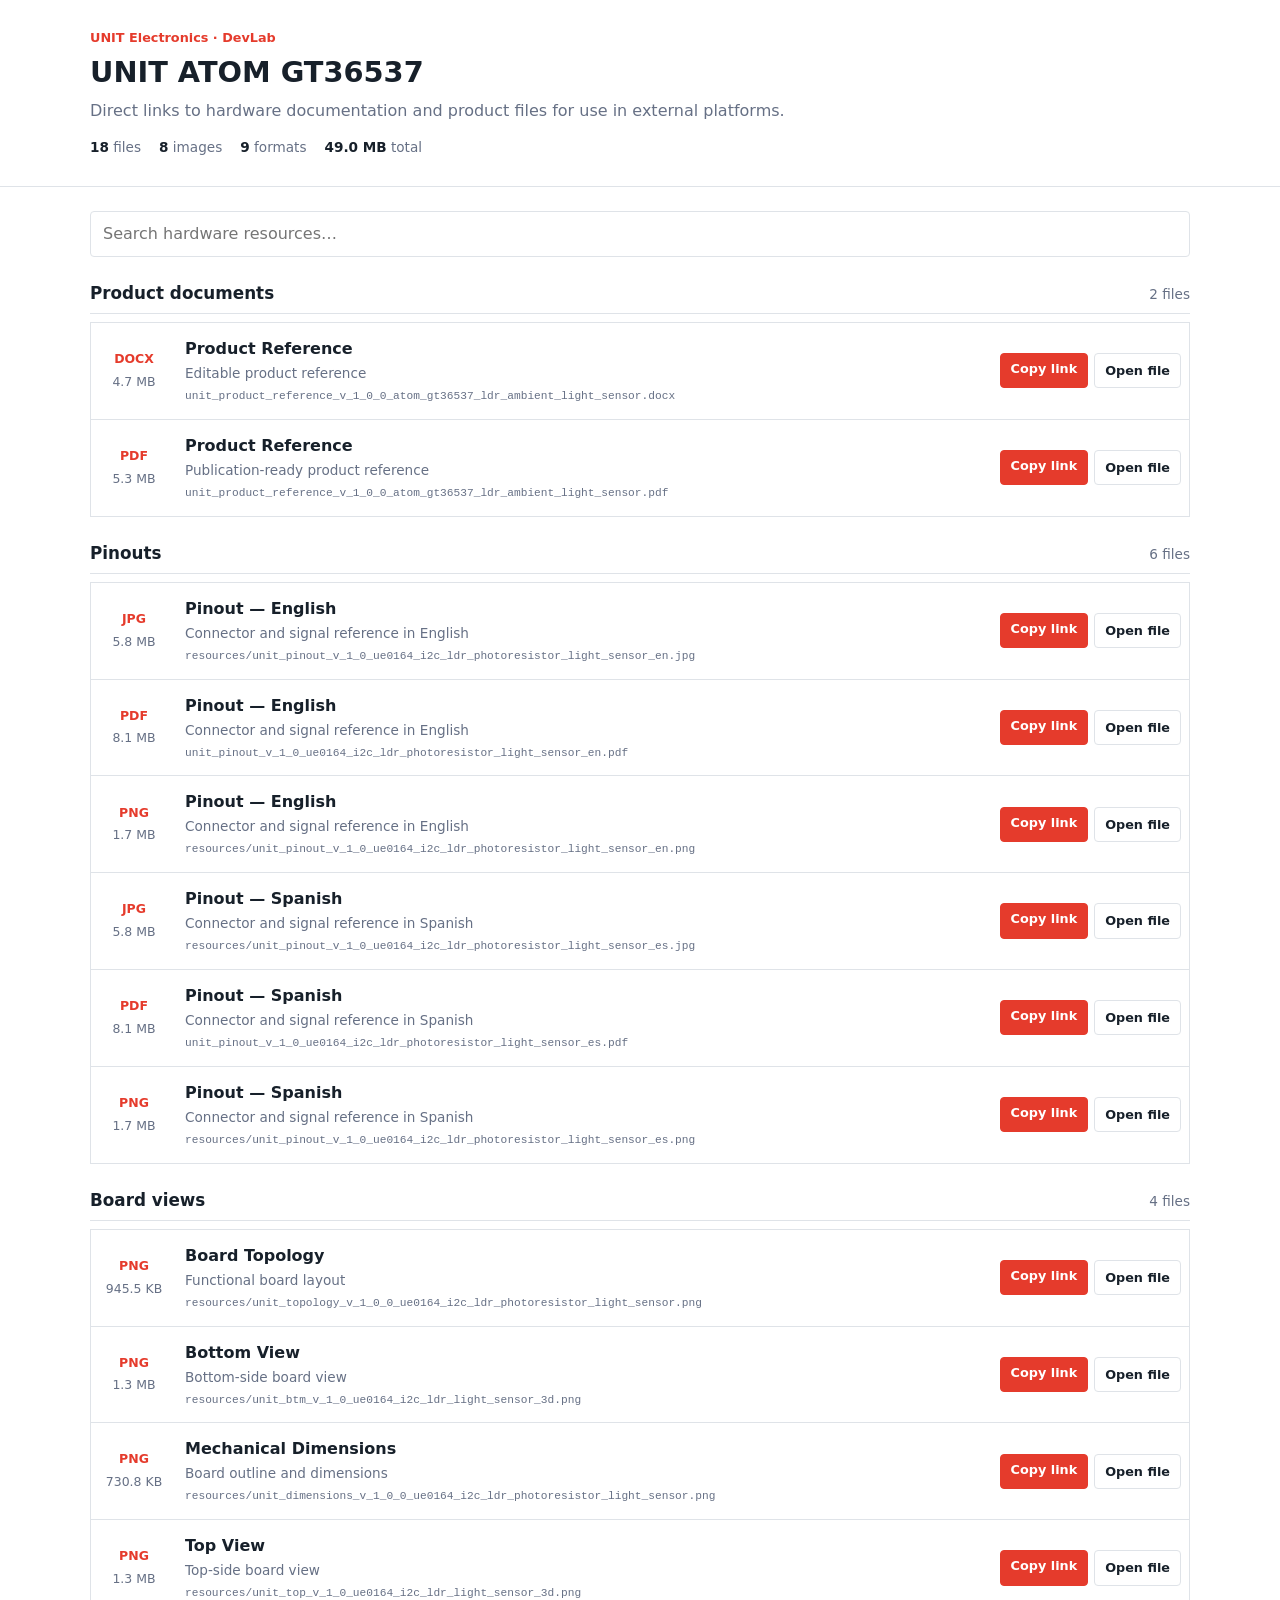
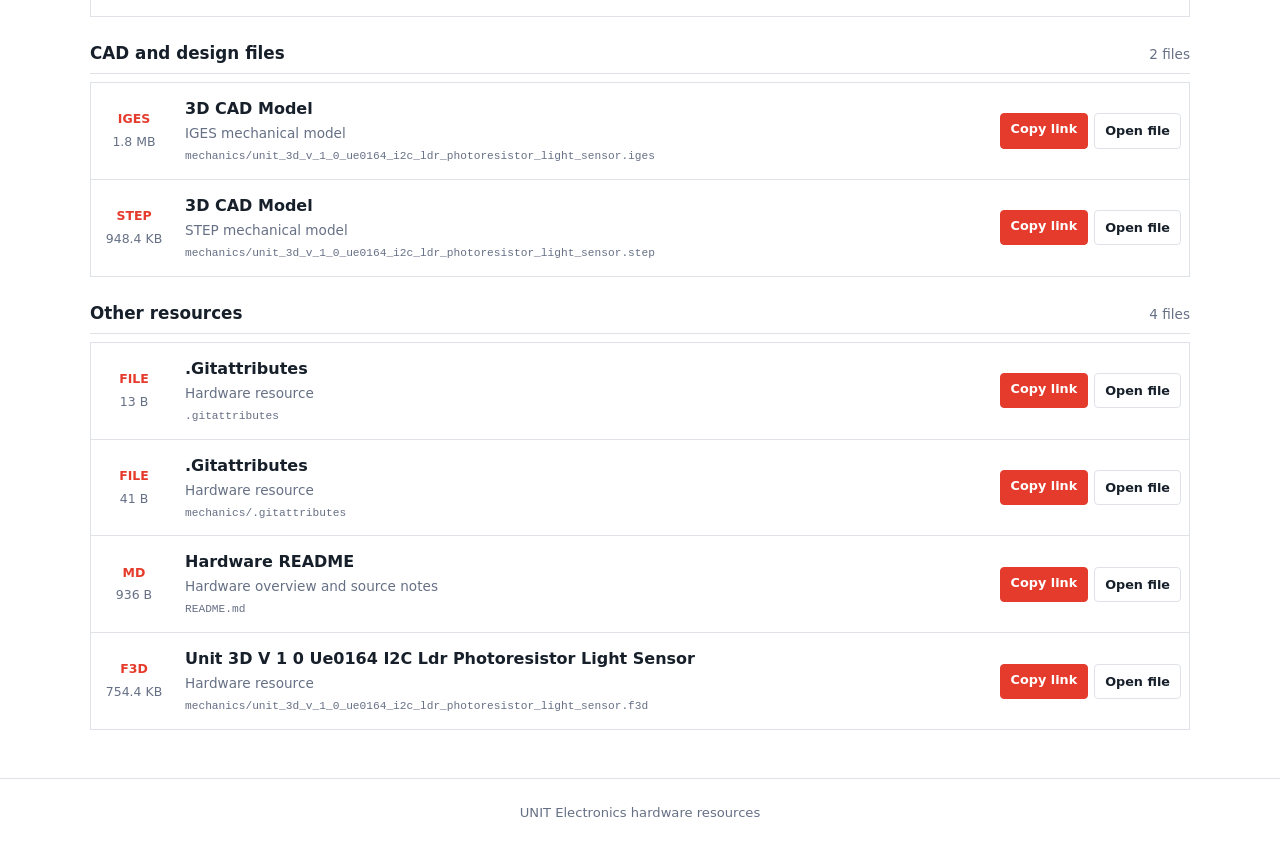
==== commit 68788fe7: "Auto-update hardware documentation" ====
--- a/docs/hardware/index.html
+++ b/docs/hardware/index.html
@@ -139,10 +139,10 @@
       <h1>UNIT ATOM GT36537</h1>
       <p class="subtitle">Direct links to hardware documentation and product files for use in external platforms.</p>
       <div class="summary" aria-label="Resource summary">
-        <span><strong>20</strong> files</span>
-        <span><strong>10</strong> images</span>
+        <span><strong>18</strong> files</span>
+        <span><strong>8</strong> images</span>
         <span><strong>9</strong> formats</span>
-        <span><strong>49.1 MB</strong> total</span>
+        <span><strong>49.0 MB</strong> total</span>
       </div>
     </div>
   </header>
@@ -297,7 +297,7 @@
       <section class="resource-section">
         <div class="section-heading">
           <h2>Board views</h2>
-          <span>6 files</span>
+          <span>4 files</span>
         </div>
         <div class="resource-list">
         <article class="resource-item" data-search="board topology resources/unit_topology_v_1_0_0_ue0164_i2c_ldr_photoresistor_light_sensor.png functional board layout">
@@ -316,22 +316,6 @@
           </div>
         </article>
 
-        <article class="resource-item" data-search="bottom view resources/unit_btm_v_1_0_ue0164_i2c_ldr_light_sensor_2d.png bottom-side board view">
-          <div class="file-meta">
-            <strong class="file-type">PNG</strong>
-            <span class="file-size">46.8 KB</span>
-          </div>
-          <div class="resource-details">
-            <h3>Bottom View</h3>
-            <p>Bottom-side board view</p>
-            <code title="resources/unit_btm_v_1_0_ue0164_i2c_ldr_light_sensor_2d.png">resources/unit_btm_v_1_0_ue0164_i2c_ldr_light_sensor_2d.png</code>
-          </div>
-          <div class="actions">
-            <button class="button primary copy-link" type="button" data-url="resources/unit_btm_v_1_0_ue0164_i2c_ldr_light_sensor_2d.png">Copy link</button>
-            <a class="button" href="resources/unit_btm_v_1_0_ue0164_i2c_ldr_light_sensor_2d.png" target="_blank" rel="noopener">Open file</a>
-          </div>
-        </article>
-
         <article class="resource-item" data-search="bottom view resources/unit_btm_v_1_0_ue0164_i2c_ldr_light_sensor_3d.png bottom-side board view">
           <div class="file-meta">
             <strong class="file-type">PNG</strong>
@@ -361,22 +345,6 @@
           <div class="actions">
             <button class="button primary copy-link" type="button" data-url="resources/unit_dimensions_v_1_0_0_ue0164_i2c_ldr_photoresistor_light_sensor.png">Copy link</button>
             <a class="button" href="resources/unit_dimensions_v_1_0_0_ue0164_i2c_ldr_photoresistor_light_sensor.png" target="_blank" rel="noopener">Open file</a>
-          </div>
-        </article>
-
-        <article class="resource-item" data-search="top view resources/unit_top_v_1_0_ue0164_i2c_ldr_light_sensor_2d.png top-side board view">
-          <div class="file-meta">
-            <strong class="file-type">PNG</strong>
-            <span class="file-size">45.9 KB</span>
-          </div>
-          <div class="resource-details">
-            <h3>Top View</h3>
-            <p>Top-side board view</p>
-            <code title="resources/unit_top_v_1_0_ue0164_i2c_ldr_light_sensor_2d.png">resources/unit_top_v_1_0_ue0164_i2c_ldr_light_sensor_2d.png</code>
-          </div>
-          <div class="actions">
-            <button class="button primary copy-link" type="button" data-url="resources/unit_top_v_1_0_ue0164_i2c_ldr_light_sensor_2d.png">Copy link</button>
-            <a class="button" href="resources/unit_top_v_1_0_ue0164_i2c_ldr_light_sensor_2d.png" target="_blank" rel="noopener">Open file</a>
           </div>
         </article>
 
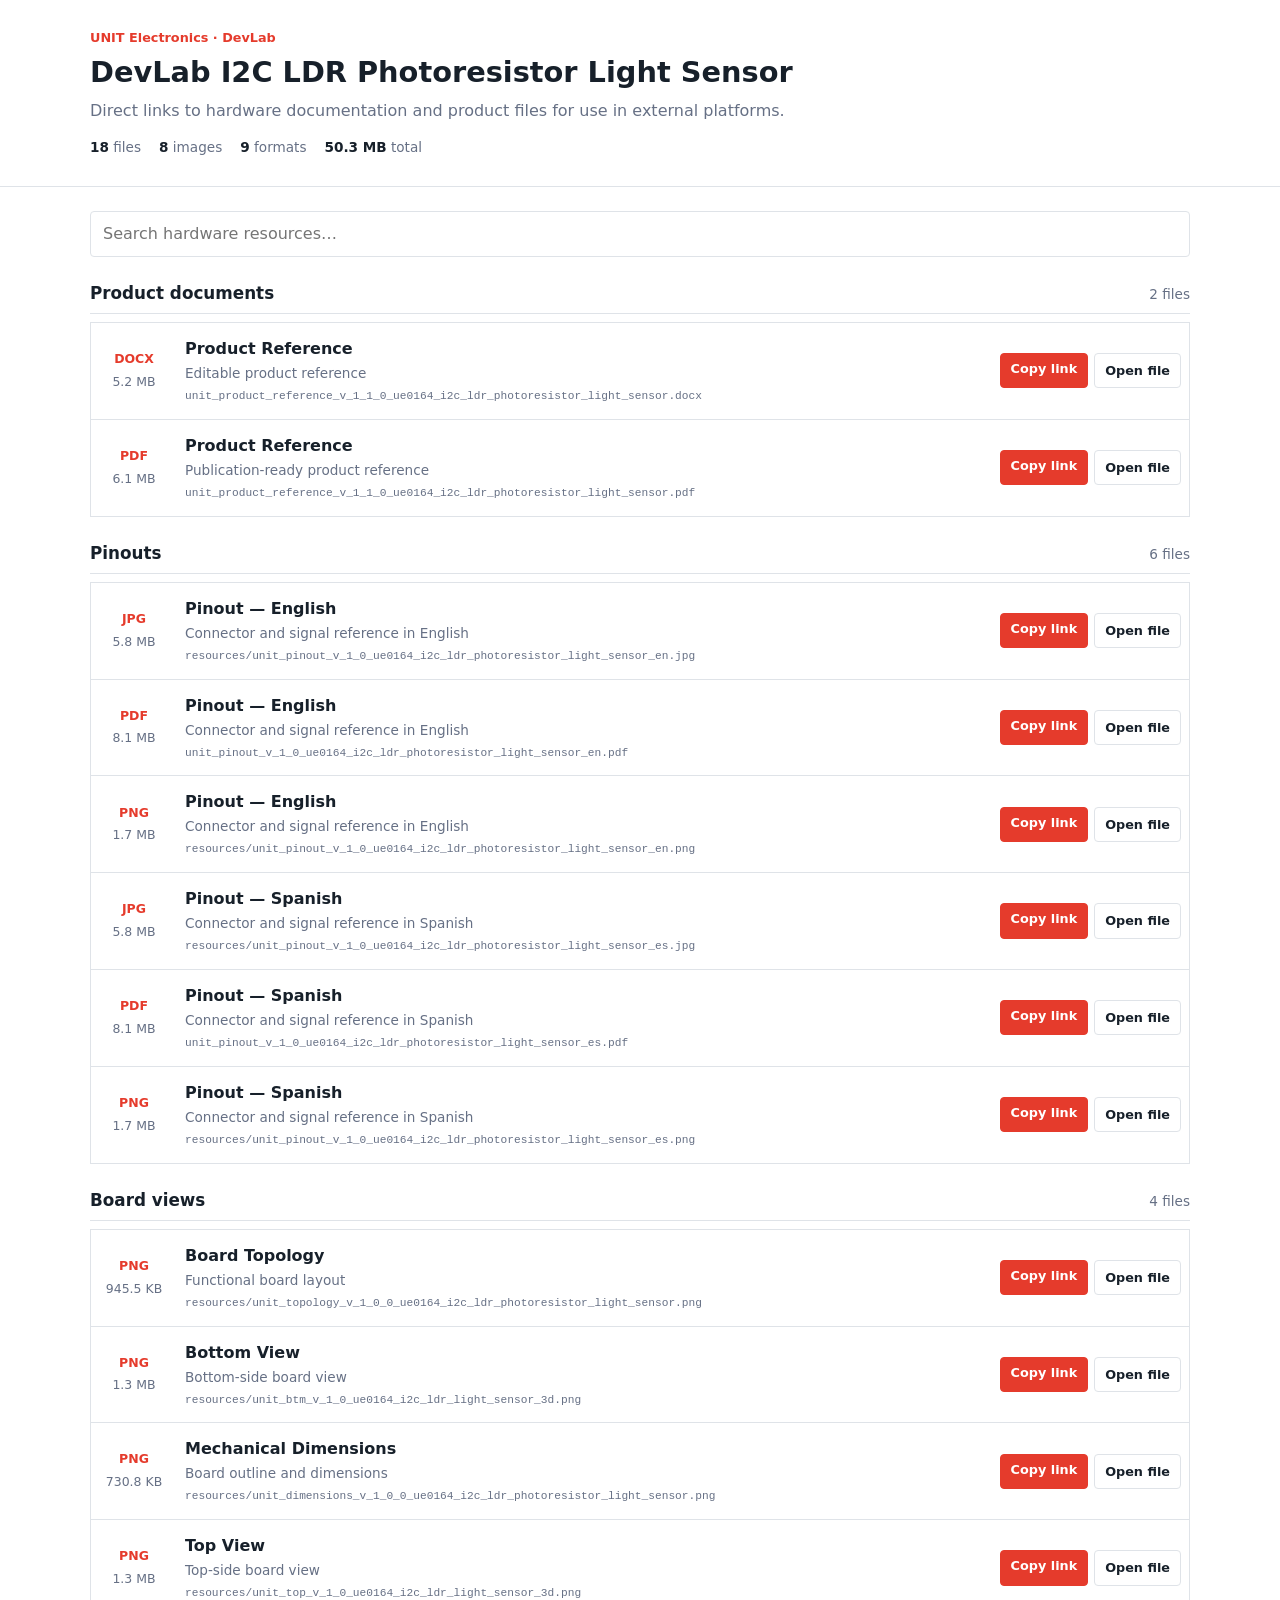
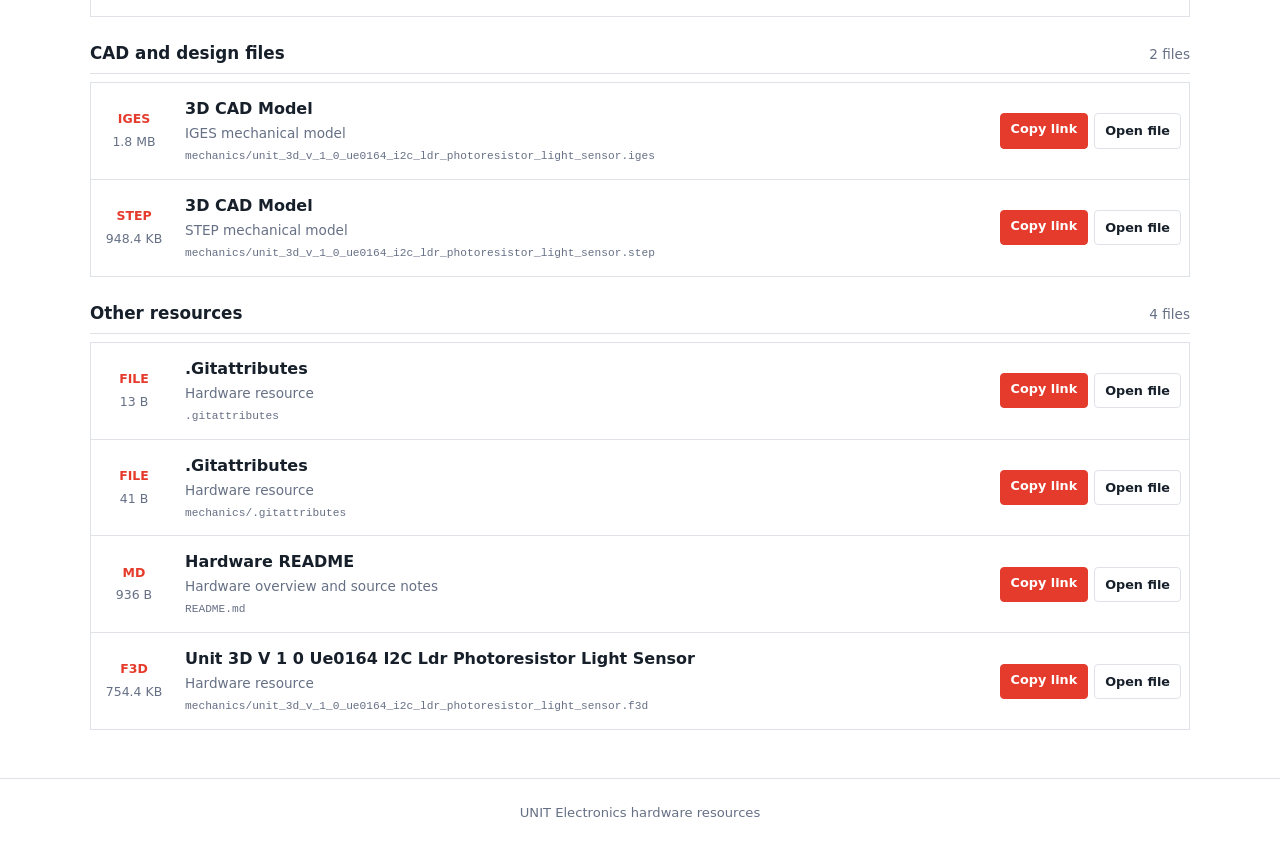
==== commit cb3c8a74: "Auto-update hardware documentation" ====
--- a/docs/hardware/index.html
+++ b/docs/hardware/index.html
@@ -3,8 +3,8 @@
 <head>
   <meta charset="UTF-8">
   <meta name="viewport" content="width=device-width, initial-scale=1.0">
-  <meta name="description" content="UNIT ATOM GT36537 hardware documentation and downloads">
-  <title>UNIT ATOM GT36537 | Hardware Resources</title>
+  <meta name="description" content="DevLab I2C LDR Photoresistor Light Sensor hardware documentation and downloads">
+  <title>DevLab I2C LDR Photoresistor Light Sensor | Hardware Resources</title>
   <style>
     :root {
       --ink: #17202a;
@@ -136,13 +136,13 @@
   <header class="site-header">
     <div class="header-content">
       <p class="eyebrow">UNIT Electronics · DevLab</p>
-      <h1>UNIT ATOM GT36537</h1>
+      <h1>DevLab I2C LDR Photoresistor Light Sensor</h1>
       <p class="subtitle">Direct links to hardware documentation and product files for use in external platforms.</p>
       <div class="summary" aria-label="Resource summary">
         <span><strong>18</strong> files</span>
         <span><strong>8</strong> images</span>
         <span><strong>9</strong> formats</span>
-        <span><strong>49.0 MB</strong> total</span>
+        <span><strong>50.3 MB</strong> total</span>
       </div>
     </div>
   </header>
@@ -158,35 +158,35 @@
           <span>2 files</span>
         </div>
         <div class="resource-list">
-        <article class="resource-item" data-search="product reference unit_product_reference_v_1_0_0_atom_gt36537_ldr_ambient_light_sensor.docx editable product reference">
+        <article class="resource-item" data-search="product reference unit_product_reference_v_1_1_0_ue0164_i2c_ldr_photoresistor_light_sensor.docx editable product reference">
           <div class="file-meta">
             <strong class="file-type">DOCX</strong>
-            <span class="file-size">4.7 MB</span>
+            <span class="file-size">5.2 MB</span>
           </div>
           <div class="resource-details">
             <h3>Product Reference</h3>
             <p>Editable product reference</p>
-            <code title="unit_product_reference_v_1_0_0_atom_gt36537_ldr_ambient_light_sensor.docx">unit_product_reference_v_1_0_0_atom_gt36537_ldr_ambient_light_sensor.docx</code>
-          </div>
-          <div class="actions">
-            <button class="button primary copy-link" type="button" data-url="unit_product_reference_v_1_0_0_atom_gt36537_ldr_ambient_light_sensor.docx">Copy link</button>
-            <a class="button" href="unit_product_reference_v_1_0_0_atom_gt36537_ldr_ambient_light_sensor.docx" target="_blank" rel="noopener">Open file</a>
-          </div>
-        </article>
-
-        <article class="resource-item" data-search="product reference unit_product_reference_v_1_0_0_atom_gt36537_ldr_ambient_light_sensor.pdf publication-ready product reference">
+            <code title="unit_product_reference_v_1_1_0_ue0164_i2c_ldr_photoresistor_light_sensor.docx">unit_product_reference_v_1_1_0_ue0164_i2c_ldr_photoresistor_light_sensor.docx</code>
+          </div>
+          <div class="actions">
+            <button class="button primary copy-link" type="button" data-url="unit_product_reference_v_1_1_0_ue0164_i2c_ldr_photoresistor_light_sensor.docx">Copy link</button>
+            <a class="button" href="unit_product_reference_v_1_1_0_ue0164_i2c_ldr_photoresistor_light_sensor.docx" target="_blank" rel="noopener">Open file</a>
+          </div>
+        </article>
+
+        <article class="resource-item" data-search="product reference unit_product_reference_v_1_1_0_ue0164_i2c_ldr_photoresistor_light_sensor.pdf publication-ready product reference">
           <div class="file-meta">
             <strong class="file-type">PDF</strong>
-            <span class="file-size">5.3 MB</span>
+            <span class="file-size">6.1 MB</span>
           </div>
           <div class="resource-details">
             <h3>Product Reference</h3>
             <p>Publication-ready product reference</p>
-            <code title="unit_product_reference_v_1_0_0_atom_gt36537_ldr_ambient_light_sensor.pdf">unit_product_reference_v_1_0_0_atom_gt36537_ldr_ambient_light_sensor.pdf</code>
-          </div>
-          <div class="actions">
-            <button class="button primary copy-link" type="button" data-url="unit_product_reference_v_1_0_0_atom_gt36537_ldr_ambient_light_sensor.pdf">Copy link</button>
-            <a class="button" href="unit_product_reference_v_1_0_0_atom_gt36537_ldr_ambient_light_sensor.pdf" target="_blank" rel="noopener">Open file</a>
+            <code title="unit_product_reference_v_1_1_0_ue0164_i2c_ldr_photoresistor_light_sensor.pdf">unit_product_reference_v_1_1_0_ue0164_i2c_ldr_photoresistor_light_sensor.pdf</code>
+          </div>
+          <div class="actions">
+            <button class="button primary copy-link" type="button" data-url="unit_product_reference_v_1_1_0_ue0164_i2c_ldr_photoresistor_light_sensor.pdf">Copy link</button>
+            <a class="button" href="unit_product_reference_v_1_1_0_ue0164_i2c_ldr_photoresistor_light_sensor.pdf" target="_blank" rel="noopener">Open file</a>
           </div>
         </article>
         </div>
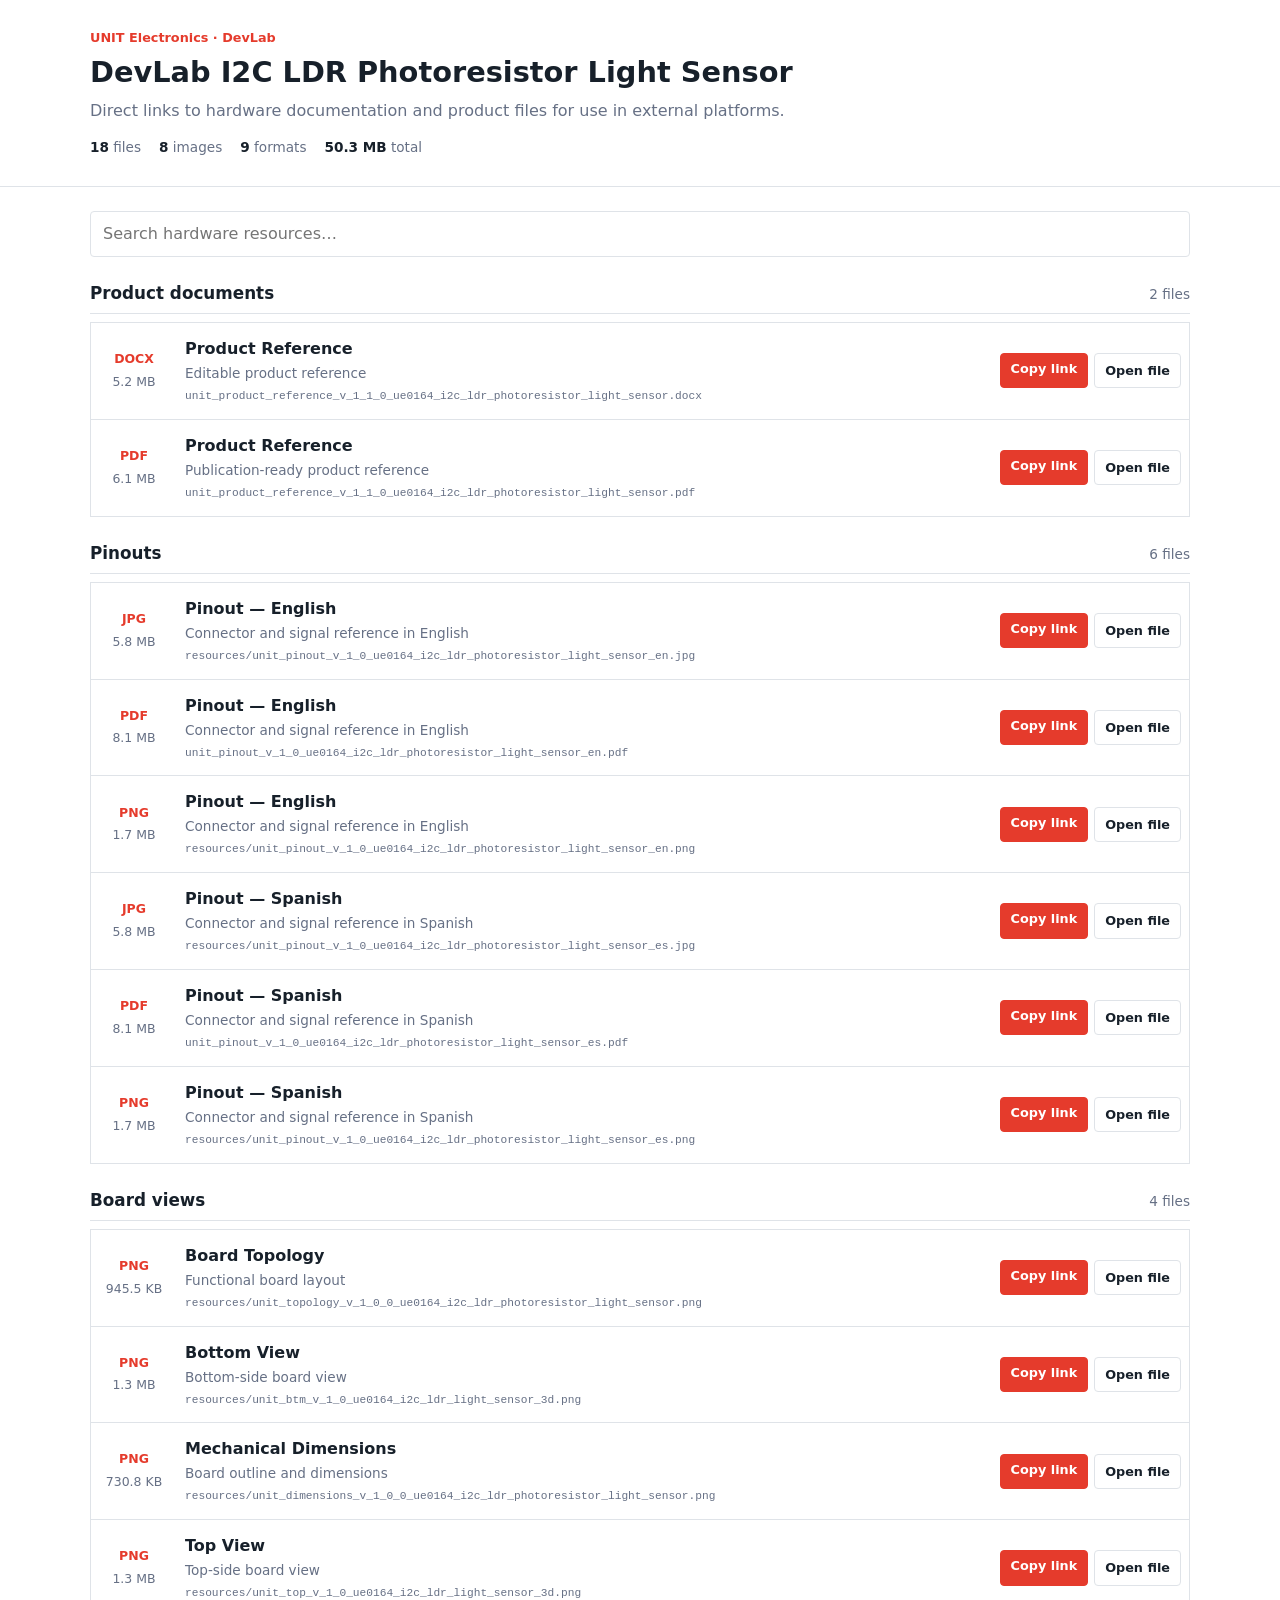
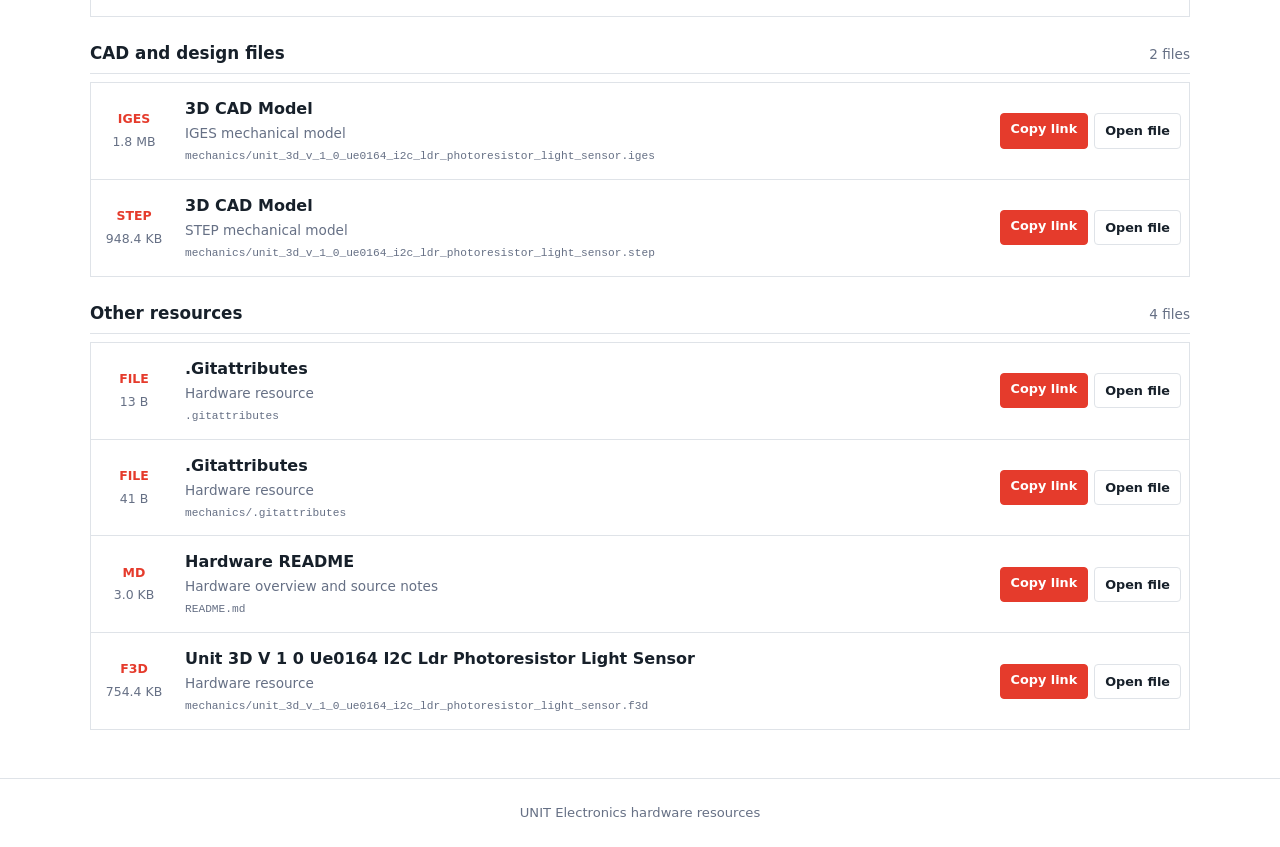
==== commit f72e8383: "Auto-update hardware documentation" ====
--- a/docs/hardware/index.html
+++ b/docs/hardware/index.html
@@ -445,7 +445,7 @@
         <article class="resource-item" data-search="hardware readme readme.md hardware overview and source notes">
           <div class="file-meta">
             <strong class="file-type">MD</strong>
-            <span class="file-size">936 B</span>
+            <span class="file-size">3.0 KB</span>
           </div>
           <div class="resource-details">
             <h3>Hardware README</h3>
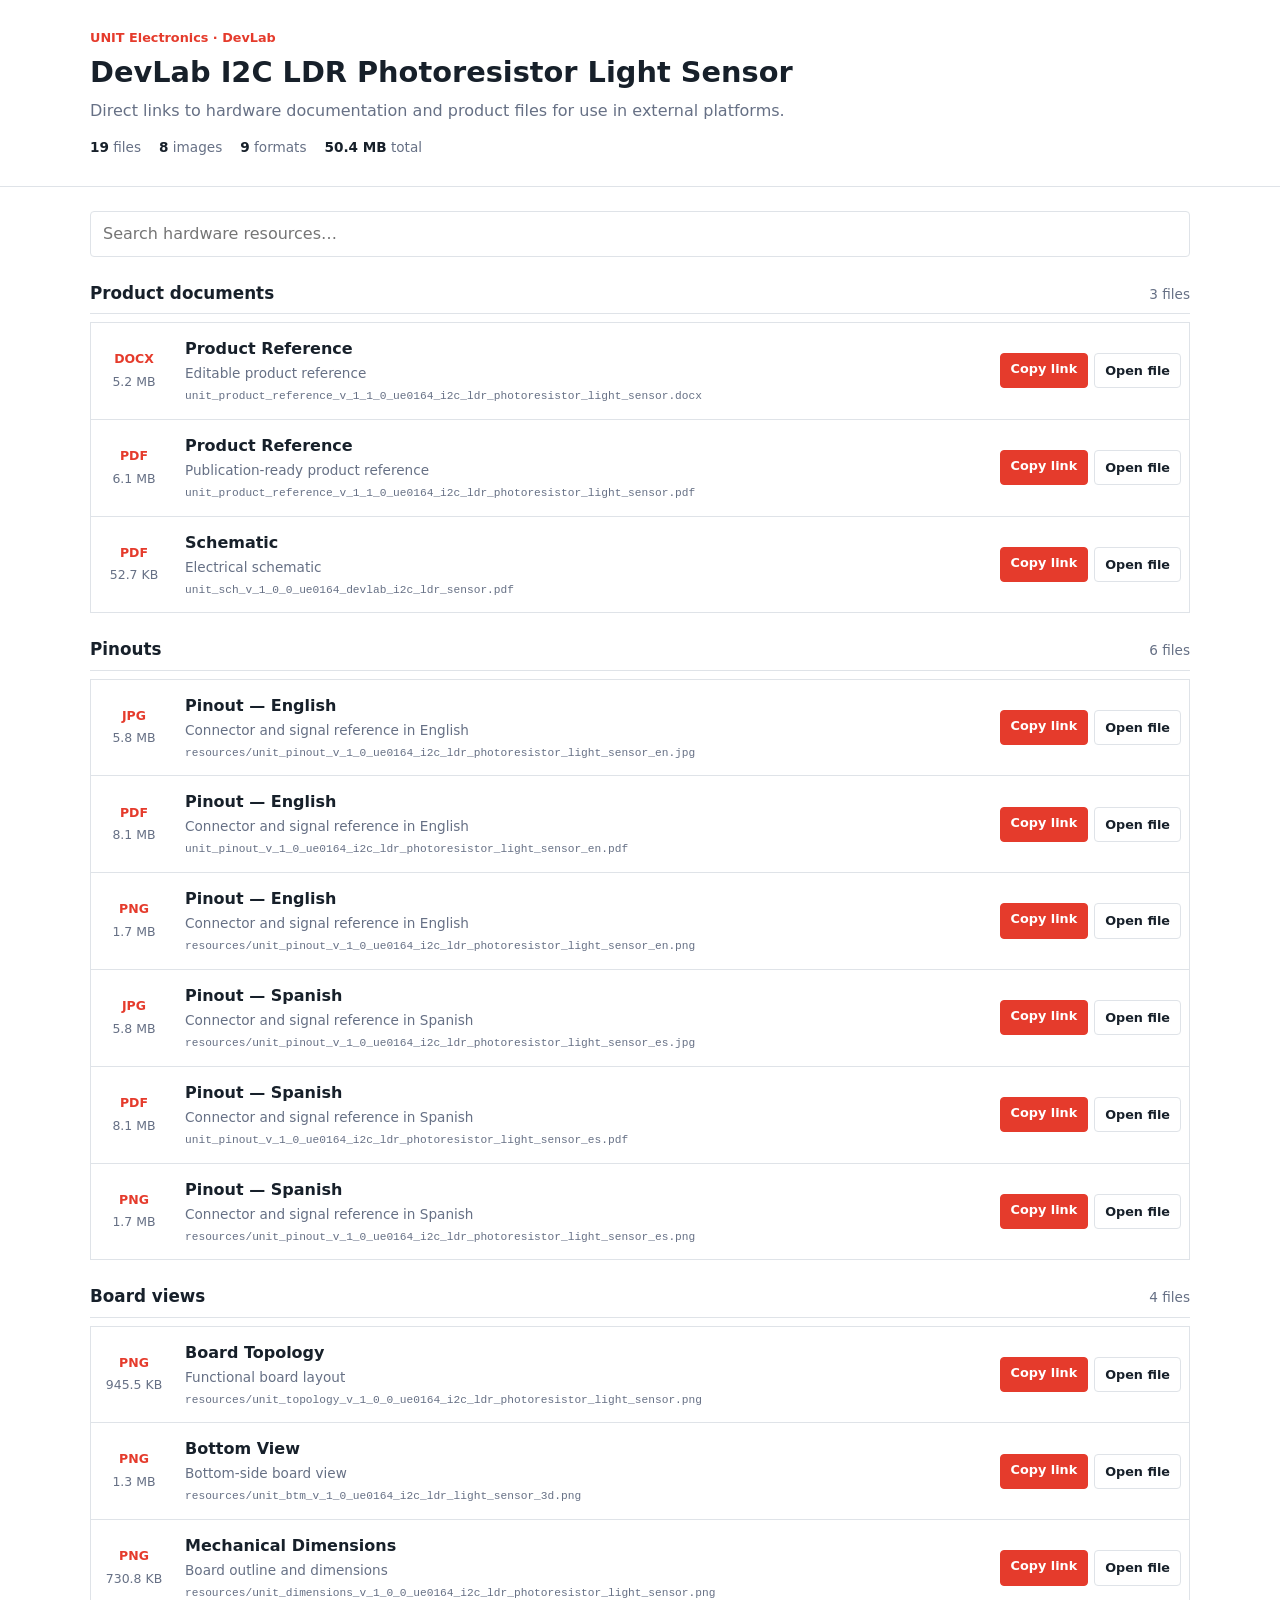
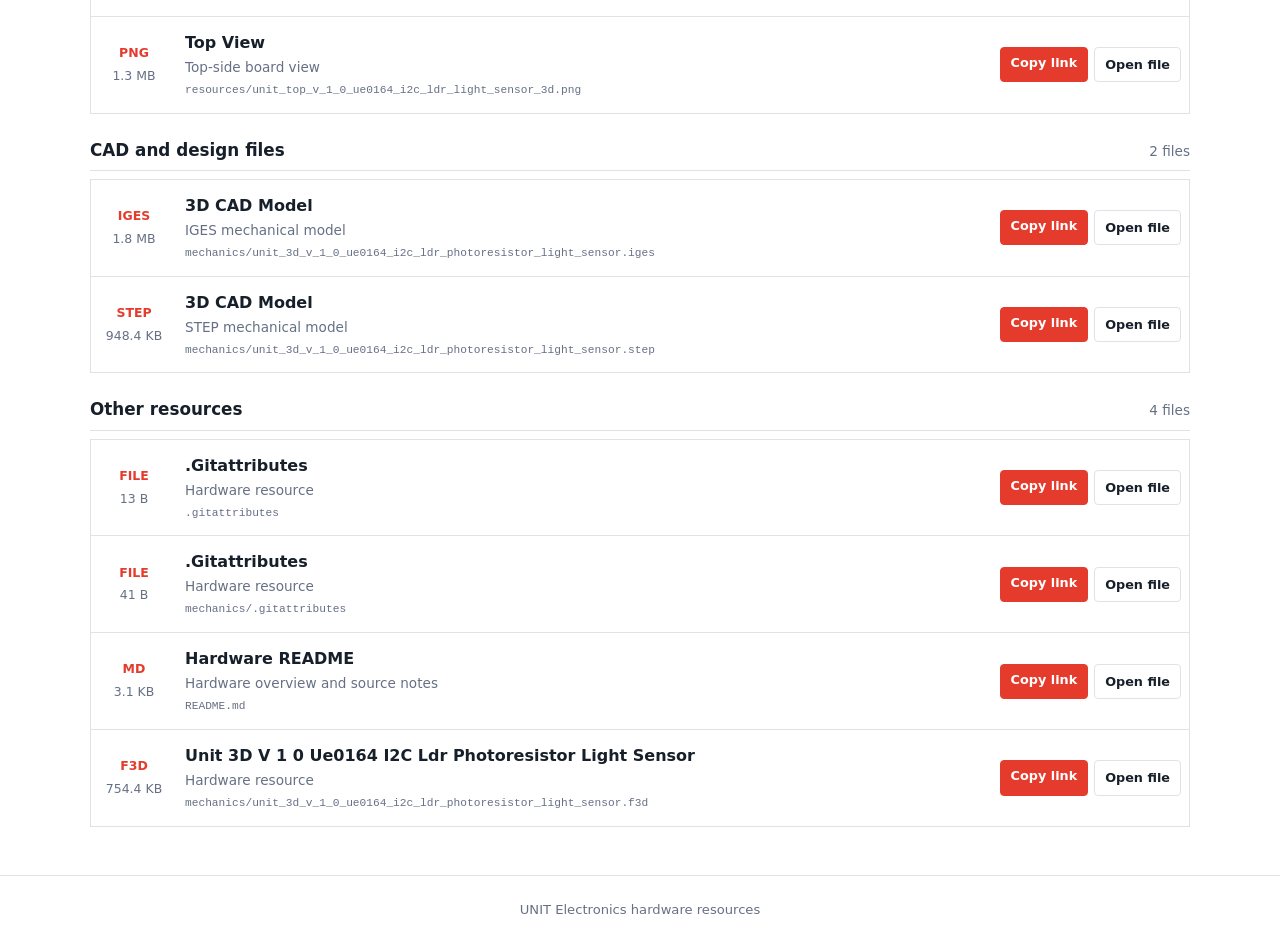
==== commit 5cf9d341: "Auto-update hardware documentation" ====
--- a/docs/hardware/index.html
+++ b/docs/hardware/index.html
@@ -139,10 +139,10 @@
       <h1>DevLab I2C LDR Photoresistor Light Sensor</h1>
       <p class="subtitle">Direct links to hardware documentation and product files for use in external platforms.</p>
       <div class="summary" aria-label="Resource summary">
-        <span><strong>18</strong> files</span>
+        <span><strong>19</strong> files</span>
         <span><strong>8</strong> images</span>
         <span><strong>9</strong> formats</span>
-        <span><strong>50.3 MB</strong> total</span>
+        <span><strong>50.4 MB</strong> total</span>
       </div>
     </div>
   </header>
@@ -155,7 +155,7 @@
       <section class="resource-section">
         <div class="section-heading">
           <h2>Product documents</h2>
-          <span>2 files</span>
+          <span>3 files</span>
         </div>
         <div class="resource-list">
         <article class="resource-item" data-search="product reference unit_product_reference_v_1_1_0_ue0164_i2c_ldr_photoresistor_light_sensor.docx editable product reference">
@@ -187,6 +187,22 @@
           <div class="actions">
             <button class="button primary copy-link" type="button" data-url="unit_product_reference_v_1_1_0_ue0164_i2c_ldr_photoresistor_light_sensor.pdf">Copy link</button>
             <a class="button" href="unit_product_reference_v_1_1_0_ue0164_i2c_ldr_photoresistor_light_sensor.pdf" target="_blank" rel="noopener">Open file</a>
+          </div>
+        </article>
+
+        <article class="resource-item" data-search="schematic unit_sch_v_1_0_0_ue0164_devlab_i2c_ldr_sensor.pdf electrical schematic">
+          <div class="file-meta">
+            <strong class="file-type">PDF</strong>
+            <span class="file-size">52.7 KB</span>
+          </div>
+          <div class="resource-details">
+            <h3>Schematic</h3>
+            <p>Electrical schematic</p>
+            <code title="unit_sch_v_1_0_0_ue0164_devlab_i2c_ldr_sensor.pdf">unit_sch_v_1_0_0_ue0164_devlab_i2c_ldr_sensor.pdf</code>
+          </div>
+          <div class="actions">
+            <button class="button primary copy-link" type="button" data-url="unit_sch_v_1_0_0_ue0164_devlab_i2c_ldr_sensor.pdf">Copy link</button>
+            <a class="button" href="unit_sch_v_1_0_0_ue0164_devlab_i2c_ldr_sensor.pdf" target="_blank" rel="noopener">Open file</a>
           </div>
         </article>
         </div>
@@ -445,7 +461,7 @@
         <article class="resource-item" data-search="hardware readme readme.md hardware overview and source notes">
           <div class="file-meta">
             <strong class="file-type">MD</strong>
-            <span class="file-size">3.0 KB</span>
+            <span class="file-size">3.1 KB</span>
           </div>
           <div class="resource-details">
             <h3>Hardware README</h3>
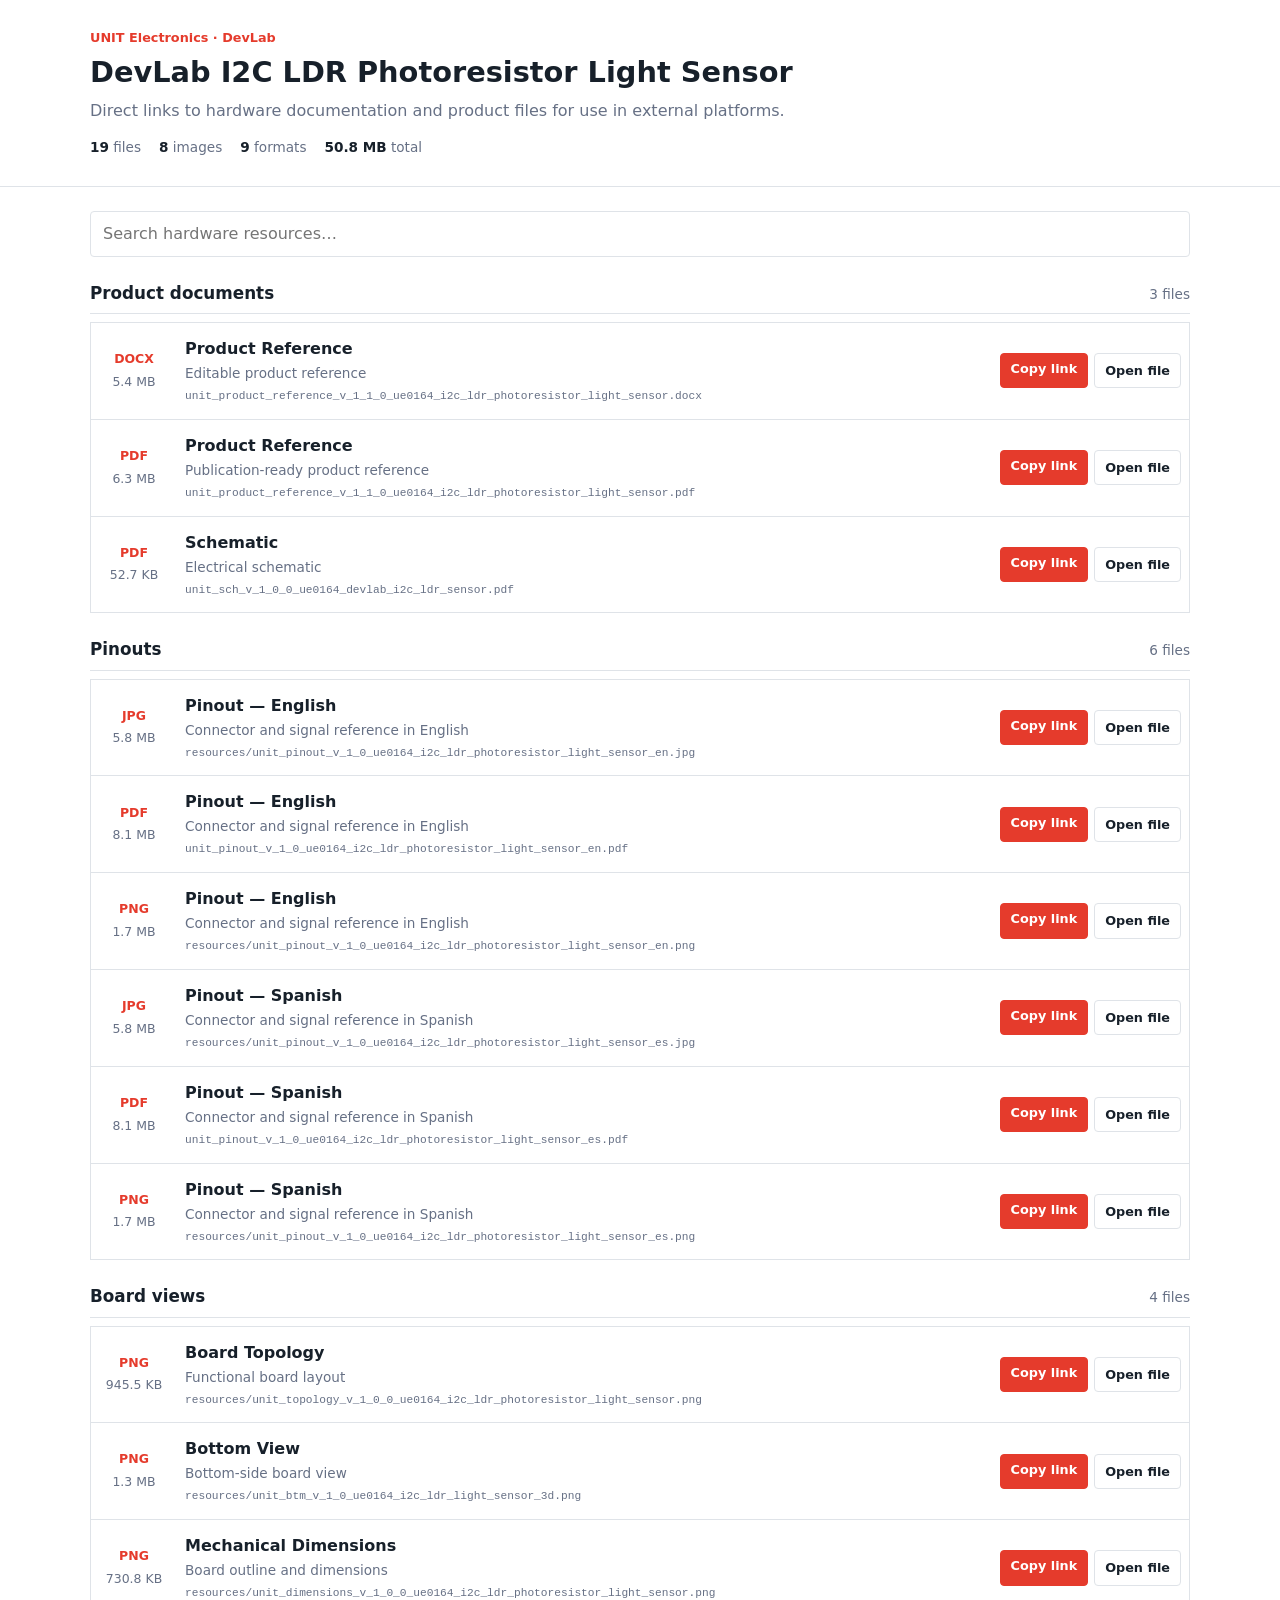
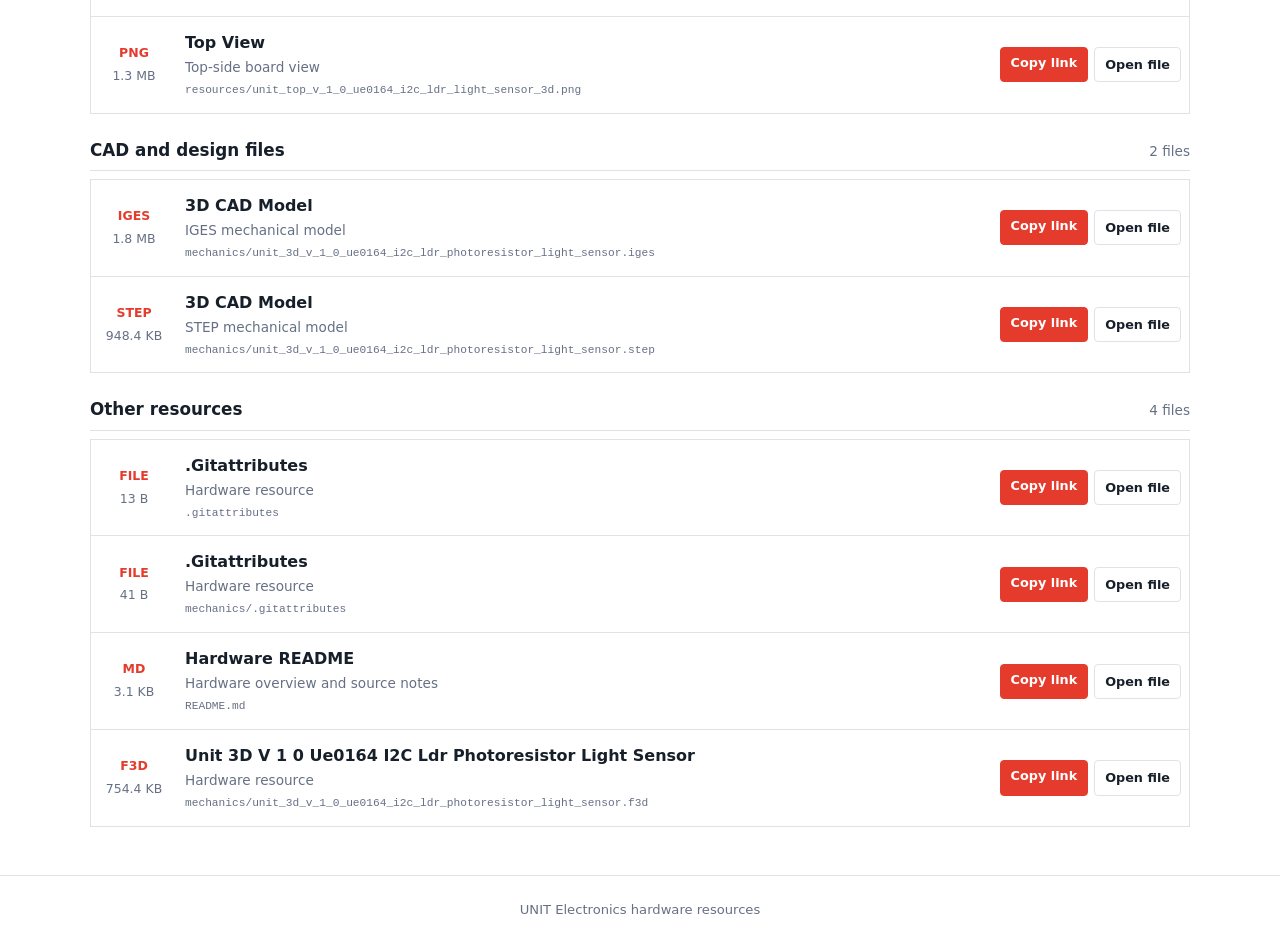
==== commit 9916478f: "Auto-update hardware documentation" ====
--- a/docs/hardware/index.html
+++ b/docs/hardware/index.html
@@ -142,7 +142,7 @@
         <span><strong>19</strong> files</span>
         <span><strong>8</strong> images</span>
         <span><strong>9</strong> formats</span>
-        <span><strong>50.4 MB</strong> total</span>
+        <span><strong>50.8 MB</strong> total</span>
       </div>
     </div>
   </header>
@@ -161,7 +161,7 @@
         <article class="resource-item" data-search="product reference unit_product_reference_v_1_1_0_ue0164_i2c_ldr_photoresistor_light_sensor.docx editable product reference">
           <div class="file-meta">
             <strong class="file-type">DOCX</strong>
-            <span class="file-size">5.2 MB</span>
+            <span class="file-size">5.4 MB</span>
           </div>
           <div class="resource-details">
             <h3>Product Reference</h3>
@@ -177,7 +177,7 @@
         <article class="resource-item" data-search="product reference unit_product_reference_v_1_1_0_ue0164_i2c_ldr_photoresistor_light_sensor.pdf publication-ready product reference">
           <div class="file-meta">
             <strong class="file-type">PDF</strong>
-            <span class="file-size">6.1 MB</span>
+            <span class="file-size">6.3 MB</span>
           </div>
           <div class="resource-details">
             <h3>Product Reference</h3>
